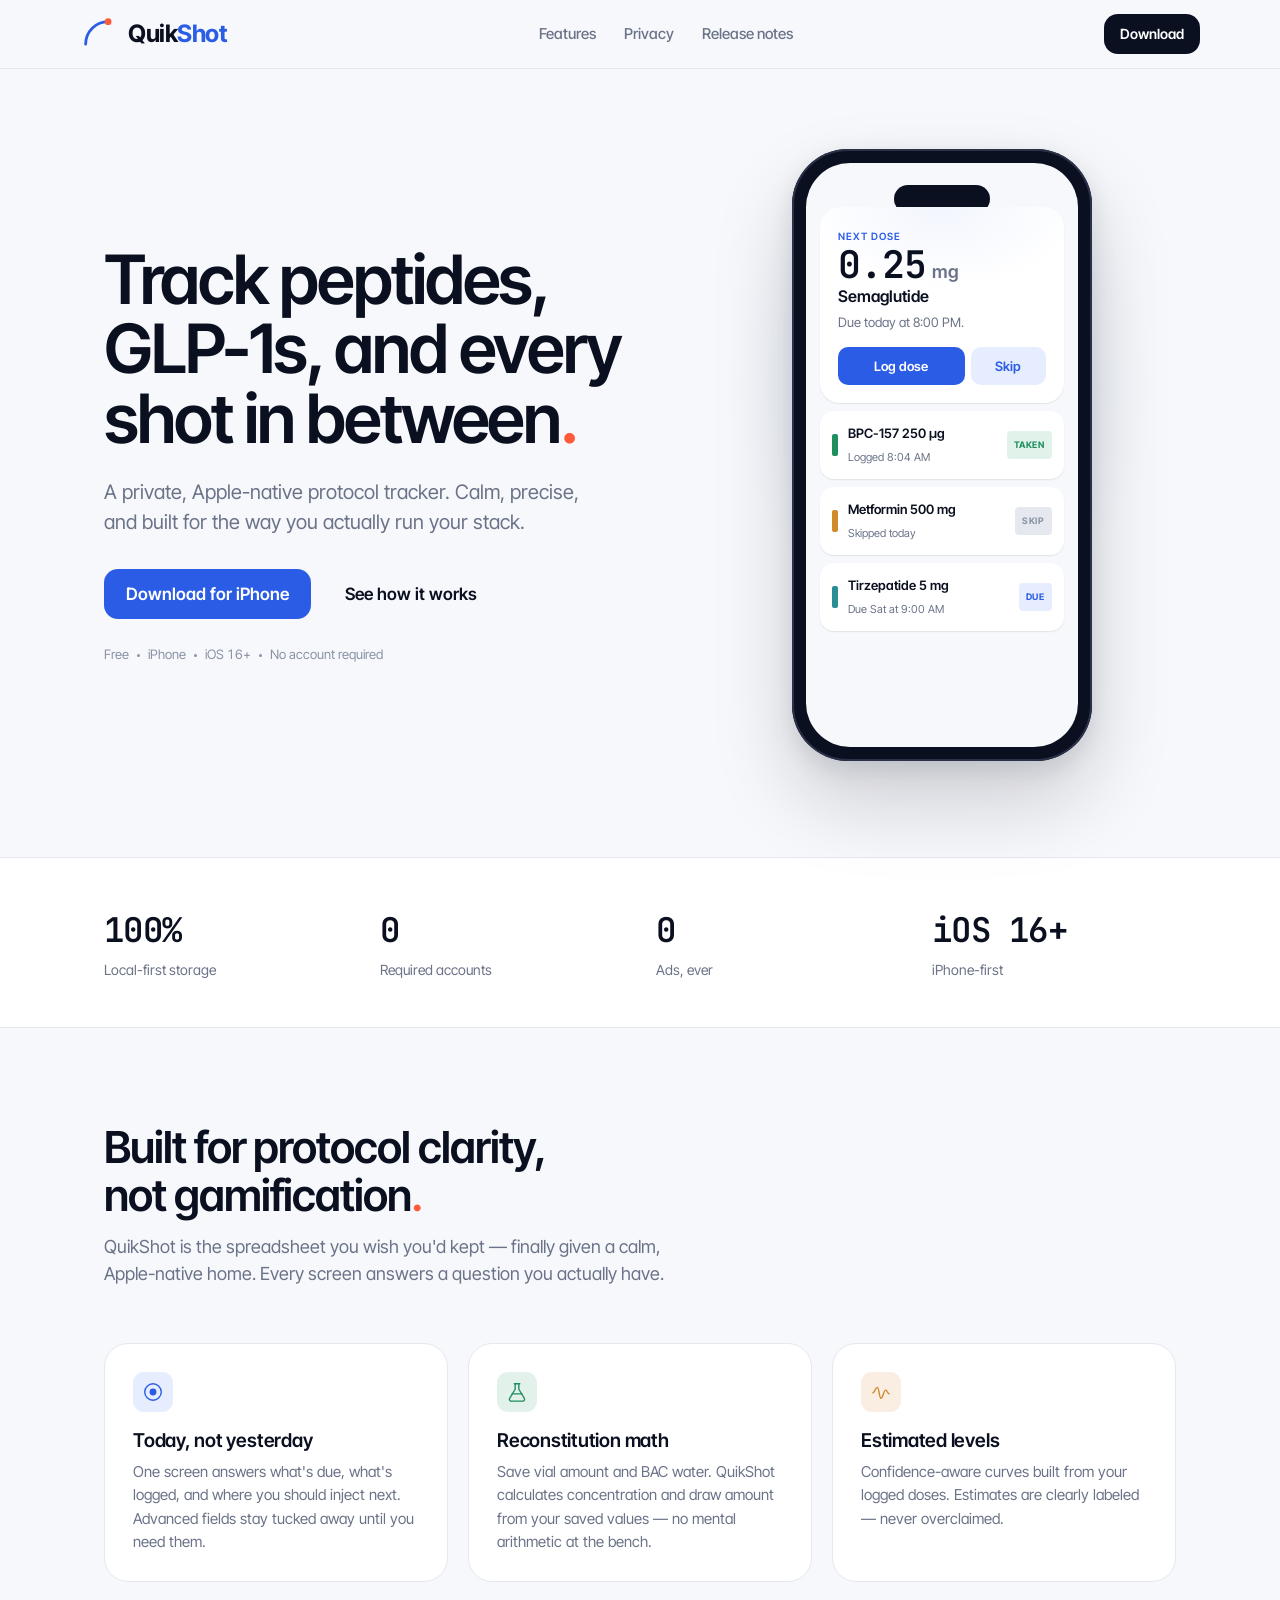
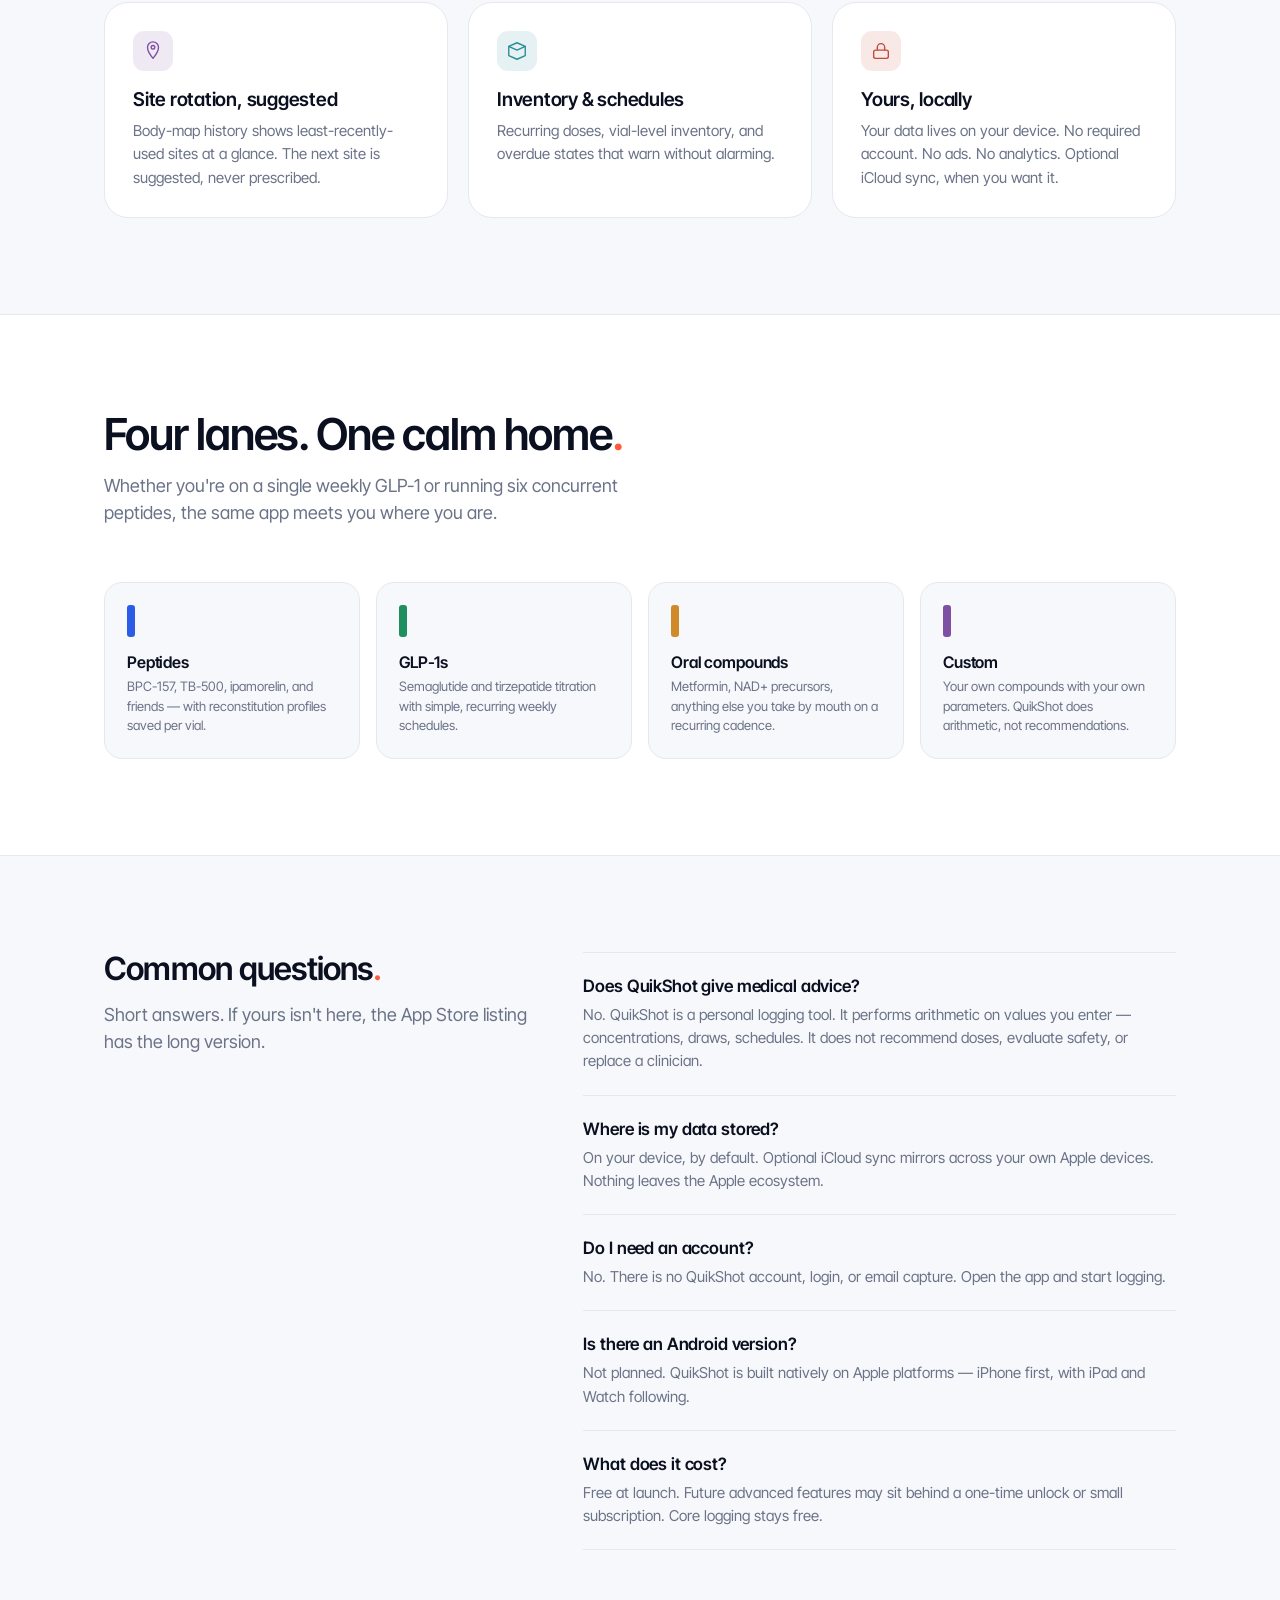
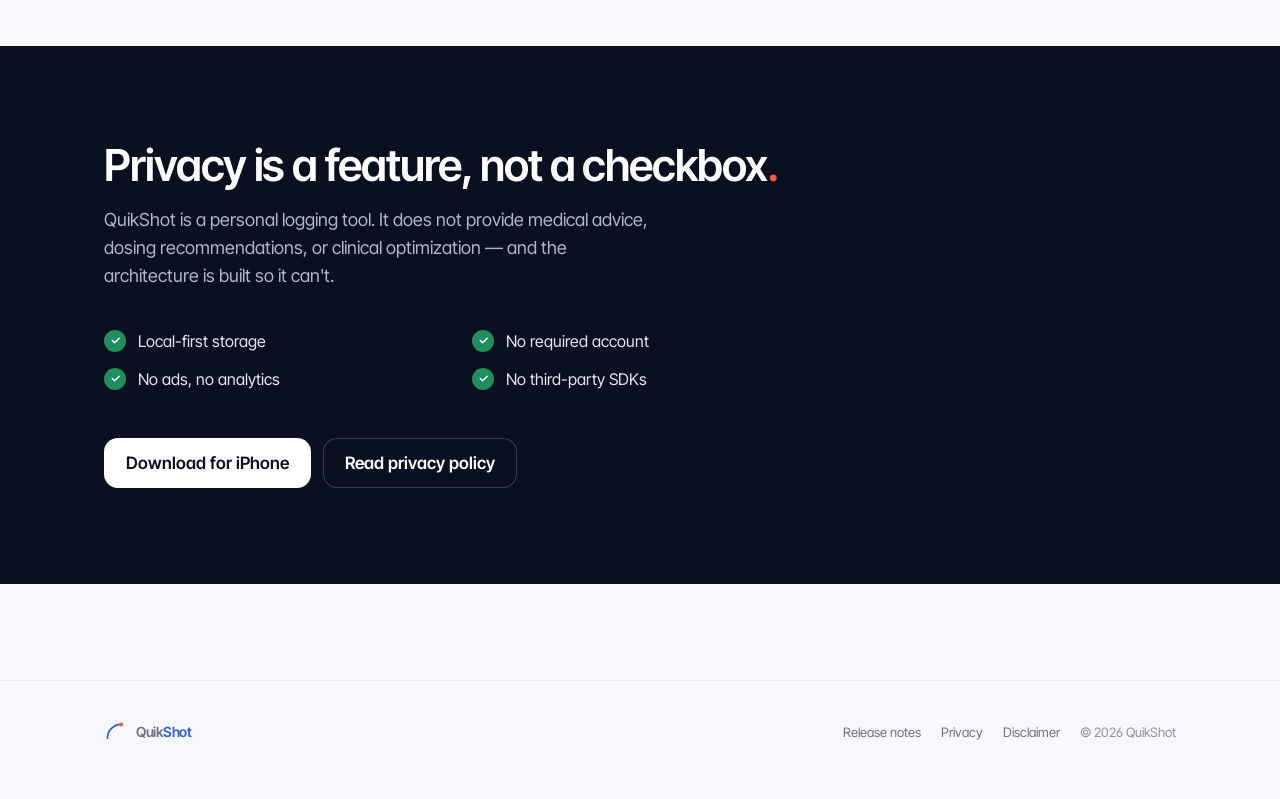
==== index.html @ a9bf7134 "Extend orange-dot motif to section title periods Each major section title now ends with the same ora" ====
<!doctype html>
<html lang="en">
<head>
<meta charset="utf-8">
<meta name="viewport" content="width=device-width, initial-scale=1">
<title>QuikShot — Track peptides, GLP-1s, and every shot in between.</title>
<meta name="description" content="QuikShot is a private, Apple-native protocol tracker for peptides, GLP-1s, and custom compounds. Calm, precise, and built for the way you actually run your stack.">
<link rel="icon" type="image/svg+xml" href="assets/app-icon.svg">
<link rel="stylesheet" href="styles/tokens.css">
<link rel="stylesheet" href="styles/site.css">
<style>
  /* ───────── Hero ───────── */
  .hero {
    padding: 80px 0 96px;
    display: grid;
    grid-template-columns: 1.15fr 1fr;
    gap: 64px;
    align-items: center;
  }
  .hero h1 {
    font-size: 68px;
    line-height: 1.02;
    letter-spacing: -0.03em;
    font-weight: 600;
    margin: 0 0 24px;
    text-wrap: balance;
  }
  .hero p.lede {
    font-size: 20px;
    line-height: 1.5;
    color: var(--steel);
    margin: 0 0 32px;
    max-width: 480px;
    text-wrap: pretty;
  }
  .hero .cta-row { display: flex; gap: 12px; align-items: center; flex-wrap: wrap; }
  .hero .meta {
    font-size: 13px; color: var(--silver);
    margin-top: 24px;
    font-feature-settings: 'tnum' 1;
  }
  .hero .meta .dot { display: inline-block; width: 3px; height: 3px; border-radius: 50%; background: var(--silver); margin: 0 8px; vertical-align: middle; }

  /* ───────── Device mockup ───────── */
  .device-stage {
    display: flex; justify-content: center;
    position: relative;
  }
  .device-stage::before {
    content: ''; position: absolute; inset: -40px -20px;
    background: radial-gradient(60% 50% at 50% 40%, rgba(43,92,230,0.10), transparent 70%);
    pointer-events: none; z-index: 0;
  }
  .device {
    position: relative; z-index: 1;
    width: 300px; height: 612px;
    background: var(--ink);
    border-radius: 56px;
    padding: 14px;
    box-shadow:
      0 40px 80px rgba(11,16,32,.18),
      0 8px 24px rgba(11,16,32,.10),
      inset 0 0 0 2px #2A3148;
  }
  .device .screen {
    width: 100%; height: 100%;
    background: var(--paper);
    border-radius: 44px;
    padding: 44px 14px 14px;
    overflow: hidden;
    position: relative;
  }
  .device .notch {
    position: absolute; top: 22px; left: 50%; transform: translateX(-50%);
    width: 96px; height: 28px; background: var(--ink); border-radius: 16px;
  }
  .today-card {
    background: var(--snow);
    border-radius: 20px;
    padding: 18px;
    box-shadow: var(--shadow-1);
    position: relative;
    overflow: hidden;
  }
  .today-card::before {
    content: ''; position: absolute; inset: 0;
    background: radial-gradient(80% 60% at 50% 0%, rgba(43,92,230,0.06), transparent 70%);
    pointer-events: none;
  }
  .today-card .eyebrow {
    font-size: 10px; font-weight: 600; letter-spacing: 0.10em;
    color: var(--mineral); text-transform: uppercase;
    position: relative;
  }
  .today-card .num-row {
    display: flex; align-items: baseline; gap: 6px;
    margin-top: 6px; position: relative;
  }
  .today-card .num-big {
    font-family: var(--font-mono);
    font-variant-numeric: tabular-nums;
    font-size: 38px; font-weight: 600;
    letter-spacing: -0.024em;
    color: var(--ink);
  }
  .today-card .unit { font-size: 18px; color: var(--steel); font-weight: 600; }
  .today-card .compound {
    font-size: 16px; font-weight: 600;
    margin-top: 2px; position: relative;
  }
  .today-card .due {
    font-size: 13px; color: var(--steel);
    margin-top: 4px; position: relative;
  }
  .today-card .actions {
    display: flex; gap: 6px; margin-top: 14px; position: relative;
  }
  .today-card .actions button {
    flex: 1; font-family: inherit; font-size: 13px; font-weight: 600;
    border: 0; border-radius: 10px; padding: 11px;
    cursor: pointer;
  }
  .today-card .actions .log {
    flex: 2; background: var(--mineral); color: var(--snow);
  }
  .today-card .actions .skip {
    background: var(--mineral-soft); color: var(--mineral);
  }

  .dose-row {
    background: var(--snow);
    border-radius: 14px;
    padding: 11px 12px;
    display: flex; align-items: center; gap: 10px;
    box-shadow: var(--shadow-1);
    margin-top: 8px;
  }
  .dose-row .lane { width: 6px; height: 22px; border-radius: 2px; flex: 0 0 auto; }
  .dose-row .body { flex: 1; min-width: 0; }
  .dose-row .title { font-size: 13px; font-weight: 600; color: var(--ink); }
  .dose-row .sub { font-size: 11px; color: var(--steel); margin-top: 2px; font-feature-settings: 'tnum' 1; }
  .dose-row .badge {
    font-size: 9px; font-weight: 700; letter-spacing: 0.06em;
    padding: 3px 7px; border-radius: 4px; text-transform: uppercase;
  }
  .badge-taken { color: var(--state-taken); background: var(--state-taken-soft); }
  .badge-skip { color: var(--silver); background: var(--mist); }
  .badge-due { color: var(--mineral); background: var(--mineral-soft); }

  /* ───────── Stats strip ───────── */
  .strip {
    background: var(--snow);
    border-top: 1px solid var(--mist);
    border-bottom: 1px solid var(--mist);
    padding: 48px 0;
  }
  .strip-grid {
    display: grid; grid-template-columns: repeat(4, 1fr); gap: 32px;
  }
  .strip-grid .stat {
    font-size: 14px; color: var(--steel); line-height: 1.4;
  }
  .strip-grid .num-big {
    font-family: var(--font-mono); font-variant-numeric: tabular-nums;
    font-size: 34px; font-weight: 600; color: var(--ink);
    margin-bottom: 6px; letter-spacing: -0.022em;
  }

  /* ───────── Features ───────── */
  .features { padding: 96px 0; }
  .section-title {
    font-size: 44px;
    line-height: 1.08;
    letter-spacing: -0.024em;
    font-weight: 600;
    margin: 0 0 14px;
    max-width: 720px;
    text-wrap: balance;
  }
  .section-lede {
    font-size: 18px; line-height: 1.5; color: var(--steel);
    max-width: 580px; margin: 0 0 56px; text-wrap: pretty;
  }
  .feature-grid {
    display: grid; grid-template-columns: repeat(3, 1fr); gap: 20px;
  }
  .f-card {
    background: var(--snow);
    border-radius: 24px;
    padding: 28px;
    border: 1px solid var(--mist);
    transition: box-shadow var(--dur-2) var(--ease), transform var(--dur-2) var(--ease);
  }
  .f-card:hover {
    box-shadow: var(--shadow-2);
    transform: translateY(-2px);
  }
  .f-card .ic {
    width: 40px; height: 40px;
    border-radius: 11px;
    background: var(--mineral-soft);
    color: var(--mineral);
    display: flex; align-items: center; justify-content: center;
    margin-bottom: 18px;
  }
  .f-card .ic--mineral { background: var(--mineral-soft);            color: var(--lane-mineral); }
  .f-card .ic--moss    { background: rgba(31, 143, 95, 0.12);         color: var(--lane-moss); }
  .f-card .ic--ochre   { background: rgba(208, 138, 42, 0.14);        color: var(--lane-ochre); }
  .f-card .ic--plum    { background: rgba(126, 79, 163, 0.12);        color: var(--lane-plum); }
  .f-card .ic--teal    { background: rgba(42, 142, 150, 0.12);        color: var(--lane-teal); }
  .f-card .ic--clay    { background: rgba(194, 74, 61, 0.12);         color: var(--lane-clay); }
  .f-card h3 {
    font-size: 19px; font-weight: 600; margin: 0 0 8px;
    letter-spacing: -0.012em;
  }
  .f-card p {
    font-size: 15px; color: var(--steel); margin: 0;
    line-height: 1.55; text-wrap: pretty;
  }

  /* ───────── Lanes section ───────── */
  .lanes {
    padding: 96px 0;
    background: var(--snow);
    border-top: 1px solid var(--mist);
    border-bottom: 1px solid var(--mist);
  }
  .lane-grid {
    display: grid; grid-template-columns: repeat(4, 1fr); gap: 16px;
  }
  .lane-card {
    background: var(--paper);
    border-radius: 18px;
    padding: 22px;
    border: 1px solid var(--mist);
  }
  .lane-card .swatch {
    width: 8px; height: 32px; border-radius: 3px;
    margin-bottom: 14px;
  }
  .lane-card h4 {
    font-size: 16px; font-weight: 600; margin: 0 0 4px;
    letter-spacing: -0.008em;
  }
  .lane-card p {
    font-size: 13px; color: var(--steel); margin: 0;
    line-height: 1.5;
  }

  /* ───────── Privacy section ───────── */
  .privacy-section {
    background: var(--ink);
    color: var(--snow);
    padding: 96px 0;
  }
  .privacy-section h2 {
    font-size: 44px; letter-spacing: -0.024em;
    font-weight: 600; margin: 0 0 16px;
    max-width: 720px; line-height: 1.08;
    text-wrap: balance;
  }
  .privacy-section p {
    font-size: 18px; color: #B0B6C6;
    max-width: 560px; line-height: 1.55;
    margin: 0; text-wrap: pretty;
  }
  .privacy-list {
    list-style: none; padding: 0;
    margin: 40px 0 0;
    display: grid; grid-template-columns: repeat(2,1fr);
    gap: 16px; max-width: 720px;
  }
  .privacy-list li {
    display: flex; gap: 12px; align-items: center;
    font-size: 16px; color: var(--mist);
  }
  .check {
    width: 22px; height: 22px; border-radius: 50%;
    background: var(--state-taken);
    display: inline-flex; align-items: center; justify-content: center;
    flex: 0 0 auto;
  }
  .privacy-section .footer-cta {
    margin-top: 48px;
    display: flex; gap: 12px; flex-wrap: wrap;
  }
  .privacy-section .footer-cta .btn-ink-on-dark {
    background: var(--snow); color: var(--ink);
  }
  .privacy-section .footer-cta .btn-ink-on-dark:hover { background: #E5E8EF; }
  .privacy-section .footer-cta .btn-ghost-on-dark {
    background: transparent; color: var(--snow);
    box-shadow: inset 0 0 0 1px rgba(255,255,255,0.18);
  }
  .privacy-section .footer-cta .btn-ghost-on-dark:hover { background: rgba(255,255,255,0.06); }

  /* ───────── FAQ ───────── */
  .faq { padding: 96px 0; }
  .faq-grid {
    display: grid; grid-template-columns: 1fr 1.4fr; gap: 56px;
    align-items: start;
  }
  .faq-item {
    border-top: 1px solid var(--mist);
    padding: 22px 0;
  }
  .faq-item:last-child { border-bottom: 1px solid var(--mist); }
  .faq-item h4 {
    font-size: 17px; font-weight: 600; margin: 0 0 6px;
    letter-spacing: -0.008em;
  }
  .faq-item p {
    font-size: 15px; color: var(--steel); margin: 0;
    line-height: 1.55; text-wrap: pretty;
  }

  /* ───────── Responsive ───────── */
  @media (max-width: 920px) {
    .hero { grid-template-columns: 1fr; gap: 48px; padding: 56px 0 64px; }
    .hero h1 { font-size: 44px; }
    .hero .device-stage { order: -1; }
    .strip-grid { grid-template-columns: repeat(2, 1fr); gap: 24px; }
    .feature-grid { grid-template-columns: 1fr; }
    .lane-grid { grid-template-columns: repeat(2, 1fr); }
    .section-title { font-size: 32px; }
    .privacy-section h2 { font-size: 32px; }
    .privacy-list { grid-template-columns: 1fr; }
    .faq-grid { grid-template-columns: 1fr; gap: 32px; }
  }
</style>
</head>
<body>

<!-- ───────── Nav ───────── -->
<header class="site-nav">
  <div class="container site-nav-inner">
    <a href="index.html" class="site-brand">
      <img src="assets/logo.svg" width="28" height="28" alt="">
      <span>Quik<span class="brand-accent">Shot</span></span>
    </a>
    <nav class="site-links">
      <a href="#features">Features</a>
      <a href="#privacy">Privacy</a>
      <a href="release-notes.html">Release notes</a>
    </nav>
    <a href="#download" class="nav-cta">Download</a>
  </div>
</header>

<!-- ───────── Hero ───────── -->
<div class="container">
  <section class="hero">
    <div>
      <h1>Track peptides, GLP-1s, and every shot in between<span class="accent-dot">.</span></h1>
      <p class="lede">A private, Apple-native protocol tracker. Calm, precise, and built for the way you actually run your stack.</p>
      <div class="cta-row">
        <a href="#download" class="btn btn-primary btn-lg">Download for iPhone</a>
        <a href="#features" class="btn btn-ghost btn-lg">See how it works</a>
      </div>
      <div class="meta">
        Free<span class="dot"></span>iPhone<span class="dot"></span>iOS 16+<span class="dot"></span>No account required
      </div>
    </div>

    <div class="device-stage">
      <div class="device">
        <div class="screen">
          <div class="notch"></div>

          <div class="today-card">
            <div class="eyebrow">Next dose</div>
            <div class="num-row">
              <span class="num-big">0.25</span>
              <span class="unit">mg</span>
            </div>
            <div class="compound">Semaglutide</div>
            <div class="due">Due today at 8:00 PM.</div>
            <div class="actions">
              <button class="log">Log dose</button>
              <button class="skip">Skip</button>
            </div>
          </div>

          <div class="dose-row">
            <span class="lane" style="background: var(--lane-moss)"></span>
            <div class="body">
              <div class="title">BPC-157 250 µg</div>
              <div class="sub">Logged 8:04 AM</div>
            </div>
            <span class="badge badge-taken">Taken</span>
          </div>

          <div class="dose-row">
            <span class="lane" style="background: var(--lane-ochre)"></span>
            <div class="body">
              <div class="title">Metformin 500 mg</div>
              <div class="sub">Skipped today</div>
            </div>
            <span class="badge badge-skip">Skip</span>
          </div>

          <div class="dose-row">
            <span class="lane" style="background: var(--lane-teal)"></span>
            <div class="body">
              <div class="title">Tirzepatide 5 mg</div>
              <div class="sub">Due Sat at 9:00 AM</div>
            </div>
            <span class="badge badge-due">Due</span>
          </div>
        </div>
      </div>
    </div>
  </section>
</div>

<!-- ───────── Stats strip ───────── -->
<section class="strip">
  <div class="container strip-grid">
    <div class="stat"><div class="num-big">100%</div>Local-first storage</div>
    <div class="stat"><div class="num-big">0</div>Required accounts</div>
    <div class="stat"><div class="num-big">0</div>Ads, ever</div>
    <div class="stat"><div class="num-big">iOS 16+</div>iPhone-first</div>
  </div>
</section>

<!-- ───────── Features ───────── -->
<section class="features" id="features">
  <div class="container">
    <h2 class="section-title">Built for protocol clarity, not gamification<span class="accent-dot">.</span></h2>
    <p class="section-lede">QuikShot is the spreadsheet you wish you'd kept — finally given a calm, Apple-native home. Every screen answers a question you actually have.</p>

    <div class="feature-grid">
      <div class="f-card">
        <div class="ic ic--mineral"><svg width="22" height="22" viewBox="0 0 24 24" fill="none" stroke="currentColor" stroke-width="1.5" stroke-linecap="round" stroke-linejoin="round"><circle cx="12" cy="12" r="9"/><circle cx="12" cy="12" r="3" fill="currentColor"/></svg></div>
        <h3>Today, not yesterday</h3>
        <p>One screen answers what's due, what's logged, and where you should inject next. Advanced fields stay tucked away until you need them.</p>
      </div>
      <div class="f-card">
        <div class="ic ic--moss"><svg width="22" height="22" viewBox="0 0 24 24" fill="none" stroke="currentColor" stroke-width="1.5" stroke-linecap="round" stroke-linejoin="round"><path d="M9 3h6"/><path d="M10 3v6L4 19a2 2 0 0 0 2 3h12a2 2 0 0 0 2-3l-6-10V3"/><path d="M6.5 14h11"/></svg></div>
        <h3>Reconstitution math</h3>
        <p>Save vial amount and BAC water. QuikShot calculates concentration and draw amount from your saved values — no mental arithmetic at the bench.</p>
      </div>
      <div class="f-card">
        <div class="ic ic--ochre"><svg width="22" height="22" viewBox="0 0 24 24" fill="none" stroke="currentColor" stroke-width="1.5" stroke-linecap="round" stroke-linejoin="round"><path d="M3 13c2 0 3-6 5-6s2 12 4 12 3-9 5-9 2 4 4 4"/></svg></div>
        <h3>Estimated levels</h3>
        <p>Confidence-aware curves built from your logged doses. Estimates are clearly labeled — never overclaimed.</p>
      </div>
      <div class="f-card">
        <div class="ic ic--plum"><svg width="22" height="22" viewBox="0 0 24 24" fill="none" stroke="currentColor" stroke-width="1.5" stroke-linecap="round" stroke-linejoin="round"><path d="M12 2a6 6 0 0 1 6 6c0 5-6 12-6 12S6 13 6 8a6 6 0 0 1 6-6z"/><circle cx="12" cy="8" r="2"/></svg></div>
        <h3>Site rotation, suggested</h3>
        <p>Body-map history shows least-recently-used sites at a glance. The next site is suggested, never prescribed.</p>
      </div>
      <div class="f-card">
        <div class="ic ic--teal"><svg width="22" height="22" viewBox="0 0 24 24" fill="none" stroke="currentColor" stroke-width="1.5" stroke-linecap="round" stroke-linejoin="round"><path d="M3 7l9-4 9 4-9 4-9-4z"/><path d="M3 7v10l9 4 9-4V7"/></svg></div>
        <h3>Inventory & schedules</h3>
        <p>Recurring doses, vial-level inventory, and overdue states that warn without alarming.</p>
      </div>
      <div class="f-card">
        <div class="ic ic--clay"><svg width="22" height="22" viewBox="0 0 24 24" fill="none" stroke="currentColor" stroke-width="1.5" stroke-linecap="round" stroke-linejoin="round"><rect x="4" y="11" width="16" height="9" rx="2"/><path d="M8 11V8a4 4 0 0 1 8 0v3"/></svg></div>
        <h3>Yours, locally</h3>
        <p>Your data lives on your device. No required account. No ads. No analytics. Optional iCloud sync, when you want it.</p>
      </div>
    </div>
  </div>
</section>

<!-- ───────── Lanes ───────── -->
<section class="lanes">
  <div class="container">
    <h2 class="section-title">Four lanes. One calm home<span class="accent-dot">.</span></h2>
    <p class="section-lede">Whether you're on a single weekly GLP-1 or running six concurrent peptides, the same app meets you where you are.</p>

    <div class="lane-grid">
      <div class="lane-card">
        <div class="swatch" style="background: var(--lane-mineral)"></div>
        <h4>Peptides</h4>
        <p>BPC-157, TB-500, ipamorelin, and friends — with reconstitution profiles saved per vial.</p>
      </div>
      <div class="lane-card">
        <div class="swatch" style="background: var(--lane-moss)"></div>
        <h4>GLP-1s</h4>
        <p>Semaglutide and tirzepatide titration with simple, recurring weekly schedules.</p>
      </div>
      <div class="lane-card">
        <div class="swatch" style="background: var(--lane-ochre)"></div>
        <h4>Oral compounds</h4>
        <p>Metformin, NAD+ precursors, anything else you take by mouth on a recurring cadence.</p>
      </div>
      <div class="lane-card">
        <div class="swatch" style="background: var(--lane-plum)"></div>
        <h4>Custom</h4>
        <p>Your own compounds with your own parameters. QuikShot does arithmetic, not recommendations.</p>
      </div>
    </div>
  </div>
</section>

<!-- ───────── FAQ ───────── -->
<section class="faq">
  <div class="container">
    <div class="faq-grid">
      <div>
        <h2 class="section-title" style="font-size: 32px; margin: 0;">Common questions<span class="accent-dot">.</span></h2>
        <p class="section-lede" style="margin-top: 14px;">Short answers. If yours isn't here, the App Store listing has the long version.</p>
      </div>
      <div>
        <div class="faq-item">
          <h4>Does QuikShot give medical advice?</h4>
          <p>No. QuikShot is a personal logging tool. It performs arithmetic on values you enter — concentrations, draws, schedules. It does not recommend doses, evaluate safety, or replace a clinician.</p>
        </div>
        <div class="faq-item">
          <h4>Where is my data stored?</h4>
          <p>On your device, by default. Optional iCloud sync mirrors across your own Apple devices. Nothing leaves the Apple ecosystem.</p>
        </div>
        <div class="faq-item">
          <h4>Do I need an account?</h4>
          <p>No. There is no QuikShot account, login, or email capture. Open the app and start logging.</p>
        </div>
        <div class="faq-item">
          <h4>Is there an Android version?</h4>
          <p>Not planned. QuikShot is built natively on Apple platforms — iPhone first, with iPad and Watch following.</p>
        </div>
        <div class="faq-item">
          <h4>What does it cost?</h4>
          <p>Free at launch. Future advanced features may sit behind a one-time unlock or small subscription. Core logging stays free.</p>
        </div>
      </div>
    </div>
  </div>
</section>

<!-- ───────── Privacy + download ───────── -->
<section class="privacy-section" id="privacy">
  <div class="container">
    <h2>Privacy is a feature, not a checkbox<span class="accent-dot">.</span></h2>
    <p>QuikShot is a personal logging tool. It does not provide medical advice, dosing recommendations, or clinical optimization — and the architecture is built so it can't.</p>

    <ul class="privacy-list">
      <li><span class="check"><svg width="11" height="11" viewBox="0 0 24 24" fill="none" stroke="white" stroke-width="3" stroke-linecap="round" stroke-linejoin="round"><path d="M5 12l5 5L20 7"/></svg></span>Local-first storage</li>
      <li><span class="check"><svg width="11" height="11" viewBox="0 0 24 24" fill="none" stroke="white" stroke-width="3" stroke-linecap="round" stroke-linejoin="round"><path d="M5 12l5 5L20 7"/></svg></span>No required account</li>
      <li><span class="check"><svg width="11" height="11" viewBox="0 0 24 24" fill="none" stroke="white" stroke-width="3" stroke-linecap="round" stroke-linejoin="round"><path d="M5 12l5 5L20 7"/></svg></span>No ads, no analytics</li>
      <li><span class="check"><svg width="11" height="11" viewBox="0 0 24 24" fill="none" stroke="white" stroke-width="3" stroke-linecap="round" stroke-linejoin="round"><path d="M5 12l5 5L20 7"/></svg></span>No third-party SDKs</li>
    </ul>

    <div class="footer-cta" id="download">
      <a href="#" class="btn btn-lg btn-ink-on-dark">Download for iPhone</a>
      <a href="privacy.html" class="btn btn-lg btn-ghost-on-dark">Read privacy policy</a>
    </div>
  </div>
</section>

<!-- ───────── Footer ───────── -->
<footer class="site-foot">
  <div class="container site-foot-inner">
    <div class="site-brand" style="font-size: 14px; color: var(--steel)">
      <img src="assets/logo.svg" width="20" height="20" alt="">
      <span>Quik<span class="brand-accent">Shot</span></span>
    </div>
    <div class="foot-links">
      <a href="release-notes.html">Release notes</a>
      <a href="privacy.html">Privacy</a>
      <a href="privacy.html#disclaimer">Disclaimer</a>
      <span>© 2026 QuikShot</span>
    </div>
  </div>
</footer>

</body>
</html>
---- styles/tokens.css ----
/* ============================================================
   QuikShot Design System — colors_and_type.css
   Single source of truth for color + type tokens.
   ============================================================ */

/* Inter Tight stands in for SF Pro Text. JetBrains Mono stands in for SF Mono. */
@import url('https://fonts.googleapis.com/css2?family=Inter+Tight:wght@400;500;600;700&family=JetBrains+Mono:wght@400;500;600&display=swap');

:root {
  /* ───────── Color: Core palette ───────── */
  --ink:           #0B1020;   /* primary text, dark surface base */
  --graphite:     #1C2238;    /* dark mode card surface */
  --slate:        #3A4360;    /* dark mode secondary surface */

  --mineral:      #2B5CE6;    /* primary action, links, dose accent */
  --mineral-600:  #2049C2;    /* mineral pressed / on-press */
  --mineral-soft: #E6EDFE;    /* selected fills, mineral tint surfaces */
  --mineral-50:   #F2F5FF;    /* faintest mineral wash */

  --silver:       #8A92A6;    /* secondary text */
  --steel:        #6B7388;    /* tertiary text */
  --mist:         #E5E8EF;    /* hairlines, dividers, inactive bg */
  --fog:          #EFF1F6;    /* row hover, faintest surface */
  --paper:        #F7F8FB;    /* page background (light) */
  --snow:         #FFFFFF;    /* card surface (light) */

  /* ───────── Color: Semantic state ───────── */
  --state-due:      #2B5CE6;  /* mineral — neutral, expectant */
  --state-taken:    #1F8F5F;  /* muted moss — calm completion */
  --state-taken-soft: #E1F2EA;
  --state-skipped:  #8A92A6;  /* silver — soft, no judgment */
  --state-missed:   #C24A3D;  /* desaturated clay — readable, never bright */
  --state-missed-soft: #FBE9E6;
  --state-overdue:  #D08A2A;  /* warm ochre — warning, not alarm */
  --state-overdue-soft: #FBEFD8;

  /* ───────── Color: QuikShot Energy accent ───────── */
  /* Bounded to ≤8% of any surface. Use for app icon, hero confirmations only. */
  --energy:       #FF5B3A;
  --energy-600:   #E04A2D;
  --energy-soft:  #FFE6E0;

  /* ───────── Color: Compound lane palette ───────── */
  /* Six muted swatches for protocol differentiation. Never high-saturation. */
  --lane-mineral: #2B5CE6;
  --lane-moss:    #1F8F5F;
  --lane-ochre:   #D08A2A;
  --lane-plum:    #7E4FA3;
  --lane-teal:    #2A8E96;
  --lane-clay:    #C24A3D;

  /* ───────── Color: Semantic roles (light) ───────── */
  --bg:           var(--paper);
  --bg-elevated:  var(--snow);
  --bg-tinted:    var(--mineral-soft);
  --fg:           var(--ink);
  --fg-secondary: var(--steel);
  --fg-tertiary:  var(--silver);
  --fg-on-mineral: var(--snow);
  --separator:    var(--mist);
  --hairline:     rgba(11, 16, 32, 0.08);

  /* ───────── Type: Families ───────── */
  --font-text: 'Inter Tight', -apple-system, BlinkMacSystemFont, 'SF Pro Text', system-ui, sans-serif;
  --font-mono: 'JetBrains Mono', 'SF Mono', ui-monospace, Menlo, monospace;

  /* ───────── Type: Scale ──────────
     iOS-aligned text styles. Sizes in px (root = 16). */
  --display-size:   40px;  --display-lh:   44px;  --display-w:   600;
  --title-1-size:   28px;  --title-1-lh:   34px;  --title-1-w:   600;
  --title-2-size:   22px;  --title-2-lh:   28px;  --title-2-w:   600;
  --title-3-size:   20px;  --title-3-lh:   25px;  --title-3-w:   600;
  --headline-size:  17px;  --headline-lh:  22px;  --headline-w:  600;
  --body-size:      17px;  --body-lh:      22px;  --body-w:      400;
  --callout-size:   16px;  --callout-lh:   21px;  --callout-w:   400;
  --subhead-size:   15px;  --subhead-lh:   20px;  --subhead-w:   500;
  --footnote-size:  13px;  --footnote-lh:  18px;  --footnote-w:  400;
  --caption-size:   12px;  --caption-lh:   16px;  --caption-w:   500;
  --caption-2-size: 11px;  --caption-2-lh: 13px;  --caption-2-w: 500;

  /* ───────── Spacing (4-pt grid) ───────── */
  --s-0: 0;
  --s-1: 4px;
  --s-2: 8px;
  --s-3: 12px;
  --s-4: 16px;
  --s-5: 20px;
  --s-6: 24px;
  --s-7: 32px;
  --s-8: 40px;
  --s-9: 48px;
  --s-10: 64px;
  --s-11: 80px;
  --s-12: 96px;

  /* ───────── Radii ───────── */
  --r-sm:   8px;  /* chips, badges */
  --r-md:  14px;  /* buttons, inputs */
  --r-lg:  20px;  /* cards, sheets — the QuikShot card */
  --r-xl:  28px;  /* hero surfaces */
  --r-pill: 999px;

  /* ───────── Elevation ───────── */
  --shadow-1: 0 1px 2px rgba(11,16,32,.05), 0 1px 1px rgba(11,16,32,.04);
  --shadow-2: 0 4px 16px rgba(11,16,32,.06), 0 1px 2px rgba(11,16,32,.04);
  --shadow-3: 0 18px 48px rgba(11,16,32,.18), 0 4px 12px rgba(11,16,32,.08);
  --shadow-focus: 0 0 0 4px rgba(43, 92, 230, 0.24);
  --shadow-inset-input: inset 0 0 0 1px var(--mist);

  /* ───────── Motion ───────── */
  --ease: cubic-bezier(0.4, 0.0, 0.2, 1);
  --ease-out: cubic-bezier(0.0, 0.0, 0.2, 1);
  --ease-in:  cubic-bezier(0.4, 0.0, 1.0, 1);
  --dur-1: 120ms;
  --dur-2: 240ms;
  --dur-3: 360ms;
  --dur-4: 600ms;

  /* ───────── Materials ───────── */
  --blur-bar: saturate(180%) blur(20px);
  --bar-bg-light: rgba(247, 248, 251, 0.78);
  --bar-bg-dark:  rgba(11, 16, 32, 0.72);
  --scrim:       rgba(11, 16, 32, 0.32);
}

/* ───────── Dark mode ───────── */
@media (prefers-color-scheme: dark) {
  :root {
    --bg:           var(--ink);
    --bg-elevated:  var(--graphite);
    --bg-tinted:    rgba(43, 92, 230, 0.16);
    --fg:           #F0F2F8;
    --fg-secondary: #B0B6C6;
    --fg-tertiary:  #6B7388;
    --separator:    rgba(255, 255, 255, 0.08);
    --hairline:     rgba(255, 255, 255, 0.08);
    --shadow-1: 0 1px 2px rgba(0,0,0,.4), 0 0 0 1px rgba(255,255,255,.04);
    --shadow-2: 0 8px 24px rgba(0,0,0,.5), 0 0 0 1px rgba(255,255,255,.04);
    --shadow-3: 0 24px 64px rgba(0,0,0,.6), 0 0 0 1px rgba(255,255,255,.06);
    --mineral-soft: rgba(43, 92, 230, 0.18);
    --state-taken-soft:  rgba(31, 143, 95, 0.18);
    --state-overdue-soft:rgba(208, 138, 42, 0.18);
    --state-missed-soft: rgba(194, 74, 61, 0.18);
  }
}

/* Force-light / force-dark helpers */
[data-theme="light"] {
  --bg: var(--paper); --bg-elevated: var(--snow); --bg-tinted: var(--mineral-soft);
  --fg: var(--ink); --fg-secondary: var(--steel); --fg-tertiary: var(--silver);
  --separator: var(--mist); --hairline: rgba(11,16,32,.08);
}
[data-theme="dark"] {
  --bg: var(--ink); --bg-elevated: var(--graphite); --bg-tinted: rgba(43,92,230,.16);
  --fg: #F0F2F8; --fg-secondary: #B0B6C6; --fg-tertiary: #6B7388;
  --separator: rgba(255,255,255,.08); --hairline: rgba(255,255,255,.08);
  --shadow-1: 0 1px 2px rgba(0,0,0,.4), 0 0 0 1px rgba(255,255,255,.04);
  --shadow-2: 0 8px 24px rgba(0,0,0,.5), 0 0 0 1px rgba(255,255,255,.04);
  --shadow-3: 0 24px 64px rgba(0,0,0,.6), 0 0 0 1px rgba(255,255,255,.06);
}

/* ============================================================
   Base
   ============================================================ */

html { -webkit-text-size-adjust: 100%; }
body {
  font-family: var(--font-text);
  font-size: var(--body-size);
  line-height: var(--body-lh);
  font-weight: var(--body-w);
  color: var(--fg);
  background: var(--bg);
  -webkit-font-smoothing: antialiased;
  -moz-osx-font-smoothing: grayscale;
  font-feature-settings: 'cv11', 'ss01';
  text-rendering: optimizeLegibility;
}

/* ============================================================
   Semantic type classes (use as utility OR clone styles)
   ============================================================ */

.qs-display  { font-size: var(--display-size);  line-height: var(--display-lh);  font-weight: var(--display-w); letter-spacing: -0.022em; }
.qs-title-1  { font-size: var(--title-1-size);  line-height: var(--title-1-lh);  font-weight: var(--title-1-w); letter-spacing: -0.018em; }
.qs-title-2  { font-size: var(--title-2-size);  line-height: var(--title-2-lh);  font-weight: var(--title-2-w); letter-spacing: -0.014em; }
.qs-title-3  { font-size: var(--title-3-size);  line-height: var(--title-3-lh);  font-weight: var(--title-3-w); letter-spacing: -0.01em; }
.qs-headline { font-size: var(--headline-size); line-height: var(--headline-lh); font-weight: var(--headline-w); letter-spacing: -0.005em;}
.qs-body     { font-size: var(--body-size);     line-height: var(--body-lh);     font-weight: var(--body-w); }
.qs-callout  { font-size: var(--callout-size);  line-height: var(--callout-lh);  font-weight: var(--callout-w); }
.qs-subhead  { font-size: var(--subhead-size);  line-height: var(--subhead-lh);  font-weight: var(--subhead-w); }
.qs-footnote { font-size: var(--footnote-size); line-height: var(--footnote-lh); font-weight: var(--footnote-w); color: var(--fg-secondary); }
.qs-caption  { font-size: var(--caption-size);  line-height: var(--caption-lh);  font-weight: var(--caption-w); color: var(--fg-secondary); }
.qs-caption-2{ font-size: var(--caption-2-size);line-height: var(--caption-2-lh);font-weight: var(--caption-2-w); color: var(--fg-tertiary); text-transform: uppercase; letter-spacing: 0.04em; }

/* Tabular numerics — for dose, time, draw amount columns. */
.qs-num {
  font-family: var(--font-mono);
  font-feature-settings: 'tnum' 1, 'lnum' 1, 'zero' 1;
  font-variant-numeric: tabular-nums lining-nums;
}
.qs-num-text {
  /* Keep text font but force tabular numerics — for numbers inline with prose */
  font-feature-settings: 'tnum' 1, 'lnum' 1;
  font-variant-numeric: tabular-nums lining-nums;
}

/* ============================================================
   Element defaults — opt-in via .qs-prose wrapper
   ============================================================ */

.qs-prose h1 { font-size: var(--title-1-size);  line-height: var(--title-1-lh);  font-weight: 600; letter-spacing: -0.018em; margin: 0 0 var(--s-3); }
.qs-prose h2 { font-size: var(--title-2-size);  line-height: var(--title-2-lh);  font-weight: 600; letter-spacing: -0.014em; margin: var(--s-7) 0 var(--s-3); }
.qs-prose h3 { font-size: var(--title-3-size);  line-height: var(--title-3-lh);  font-weight: 600; margin: var(--s-6) 0 var(--s-2); }
.qs-prose p  { font-size: var(--body-size);     line-height: var(--body-lh);     margin: 0 0 var(--s-3); text-wrap: pretty; }
.qs-prose code {
  font-family: var(--font-mono);
  font-size: 0.92em;
  background: var(--fog);
  padding: 1px 6px;
  border-radius: 4px;
}

/* ============================================================
   Buttons
   ============================================================ */

.qs-btn {
  font-family: var(--font-text);
  font-size: var(--headline-size);
  font-weight: 600;
  line-height: 1;
  letter-spacing: -0.005em;
  border: 0;
  border-radius: var(--r-md);
  padding: 14px 18px;
  cursor: pointer;
  transition: background var(--dur-1) var(--ease), transform var(--dur-1) var(--ease), box-shadow var(--dur-1) var(--ease);
  display: inline-flex;
  align-items: center;
  justify-content: center;
  gap: var(--s-2);
  min-height: 48px;
}
.qs-btn:active { transform: scale(0.98); }
.qs-btn:focus-visible { outline: 0; box-shadow: var(--shadow-focus); }

.qs-btn--primary   { background: var(--mineral); color: var(--snow); }
.qs-btn--primary:hover  { background: var(--mineral-600); }
.qs-btn--secondary { background: var(--mineral-soft); color: var(--mineral); }
.qs-btn--ghost     { background: transparent; color: var(--mineral); }
.qs-btn--neutral   { background: var(--snow); color: var(--ink); box-shadow: var(--shadow-1); }
.qs-btn--energy    { background: var(--energy); color: var(--snow); }
.qs-btn--destructive { background: var(--state-missed); color: var(--snow); }

.qs-btn[disabled] { opacity: 0.38; pointer-events: none; }

/* ============================================================
   Surfaces — the QuikShot Card
   ============================================================ */

.qs-card {
  background: var(--bg-elevated);
  border-radius: var(--r-lg);
  padding: var(--s-4);
  box-shadow: var(--shadow-1);
}
.qs-card--raised { box-shadow: var(--shadow-2); }
.qs-card--tinted { background: var(--bg-tinted); box-shadow: none; border: 1px solid var(--mist); }

/* ============================================================
   Lane chip — 6px square color prefix used in dose rows
   ============================================================ */
.qs-lane {
  display: inline-block;
  width: 6px; height: 16px;
  border-radius: 2px;
  flex: 0 0 auto;
}
.qs-lane--mineral { background: var(--lane-mineral); }
.qs-lane--moss    { background: var(--lane-moss); }
.qs-lane--ochre   { background: var(--lane-ochre); }
.qs-lane--plum    { background: var(--lane-plum); }
.qs-lane--teal    { background: var(--lane-teal); }
.qs-lane--clay    { background: var(--lane-clay); }
---- styles/site.css ----
/* ============================================================
   QuikShot marketing site — shared layout
   Built on tokens.css. Quiet Precision direction.
   ============================================================ */

* { box-sizing: border-box; }

html, body {
  margin: 0; padding: 0;
  background: var(--paper);
  color: var(--ink);
  font-family: var(--font-text);
  -webkit-font-smoothing: antialiased;
  -moz-osx-font-smoothing: grayscale;
}

a { color: var(--mineral); text-decoration: none; }
a:hover { text-decoration: underline; text-underline-offset: 3px; }

/* ───────── Layout primitives ───────── */
.container { max-width: 1120px; margin: 0 auto; padding: 0 24px; }
.container-narrow { max-width: 760px; margin: 0 auto; padding: 0 24px; }

/* ───────── Top nav ───────── */
.site-nav {
  position: sticky; top: 0; z-index: 20;
  background: rgba(247,248,251,0.78);
  backdrop-filter: var(--blur-bar);
  -webkit-backdrop-filter: var(--blur-bar);
  border-bottom: 1px solid var(--hairline);
}
.site-nav-inner {
  display: flex; align-items: center; justify-content: space-between;
  padding: 14px 0;
}
.site-brand {
  display: flex; align-items: center; gap: 12px;
  font-size: 24px; font-weight: 700; letter-spacing: -0.018em;
  color: var(--ink);
}
.site-brand img { display: block; width: 36px; height: 36px; }
.site-brand:hover { text-decoration: none; }
.site-brand .brand-accent { color: var(--mineral); }

/* Footer brand reads small — explicit override */
.site-foot .site-brand { font-size: 14px; font-weight: 600; gap: 10px; }
.site-foot .site-brand img { width: 22px; height: 22px; }

.site-links {
  display: flex; gap: 28px;
  font-size: 15px; color: var(--steel);
}
.site-links a {
  color: var(--steel); font-weight: 500;
}
.site-links a:hover { color: var(--ink); text-decoration: none; }
.site-links a.is-current { color: var(--ink); }

.nav-cta {
  font-family: inherit; font-size: 14px; font-weight: 600;
  padding: 9px 16px; border-radius: var(--r-md);
  border: 0; cursor: pointer;
  background: var(--ink); color: var(--snow);
  transition: background var(--dur-1) var(--ease);
}
.nav-cta:hover { background: var(--graphite); }

/* ───────── Buttons ───────── */
.btn {
  font-family: inherit; font-weight: 600;
  border: 0; cursor: pointer;
  border-radius: var(--r-md);
  transition: background var(--dur-1) var(--ease), transform var(--dur-1) var(--ease);
  display: inline-flex; align-items: center; justify-content: center; gap: 8px;
  text-decoration: none;
}
.btn:hover { text-decoration: none; }
.btn:active { transform: scale(0.98); }
.btn-lg { font-size: 17px; padding: 14px 22px; }
.btn-md { font-size: 15px; padding: 11px 18px; }
.btn-primary { background: var(--mineral); color: var(--snow); }
.btn-primary:hover { background: var(--mineral-600); }
.btn-ink { background: var(--ink); color: var(--snow); }
.btn-ink:hover { background: var(--graphite); }
.btn-ghost { background: transparent; color: var(--ink); }
.btn-ghost:hover { background: var(--fog); }

/* ───────── Footer ───────── */
.site-foot {
  border-top: 1px solid var(--mist);
  padding: 40px 0 56px;
  margin-top: 96px;
  color: var(--silver);
  font-size: 13px;
}
.site-foot-inner {
  display: flex; justify-content: space-between; align-items: center;
  flex-wrap: wrap; gap: 16px;
}
.site-foot a { color: var(--steel); }
.site-foot a:hover { color: var(--ink); }
.foot-links { display: flex; gap: 20px; }

/* ───────── Page header (release notes / privacy) ───────── */
.page-header {
  padding: 64px 0 32px;
}
.page-header .eyebrow {
  font-size: 12px; font-weight: 600; letter-spacing: 0.08em;
  color: var(--mineral); text-transform: uppercase;
  margin: 0 0 12px;
}
.page-header h1 {
  font-size: 52px; line-height: 1.05;
  letter-spacing: -0.026em; font-weight: 600;
  margin: 0 0 16px;
  text-wrap: balance;
}
.page-header p.lede {
  font-size: 19px; line-height: 1.5;
  color: var(--steel);
  margin: 0; max-width: 560px;
  text-wrap: pretty;
}

/* ───────── Long-form prose ───────── */
.prose {
  font-size: 17px; line-height: 1.6;
  color: var(--ink);
}
.prose p {
  margin: 0 0 16px; text-wrap: pretty;
  color: var(--ink);
}
.prose h2 {
  font-size: 24px; line-height: 1.25;
  letter-spacing: -0.014em; font-weight: 600;
  margin: 40px 0 12px;
}
.prose h3 {
  font-size: 18px; line-height: 1.3;
  font-weight: 600;
  margin: 28px 0 8px;
}
.prose ul, .prose ol {
  margin: 0 0 16px; padding-left: 22px;
}
.prose li { margin-bottom: 6px; text-wrap: pretty; }
.prose code {
  font-family: var(--font-mono); font-size: 0.9em;
  background: var(--fog); padding: 1px 6px; border-radius: 4px;
}
.prose strong { font-weight: 600; }
.prose .meta { color: var(--silver); font-size: 14px; }

/* ───────── Brand dot accent ───────── */
.accent-dot { color: var(--energy); }

/* ───────── Mono/numerics utility ───────── */
.num {
  font-family: var(--font-mono);
  font-feature-settings: 'tnum' 1, 'lnum' 1;
  font-variant-numeric: tabular-nums lining-nums;
}

/* ───────── Card ───────── */
.card {
  background: var(--snow);
  border-radius: var(--r-lg);
  padding: 24px;
  box-shadow: var(--shadow-1);
}

/* ───────── Section spacing ───────── */
section { padding: 64px 0; }

/* ───────── Responsive ───────── */
@media (max-width: 720px) {
  .page-header h1 { font-size: 38px; }
  .site-links { display: none; }
  section { padding: 48px 0; }
}
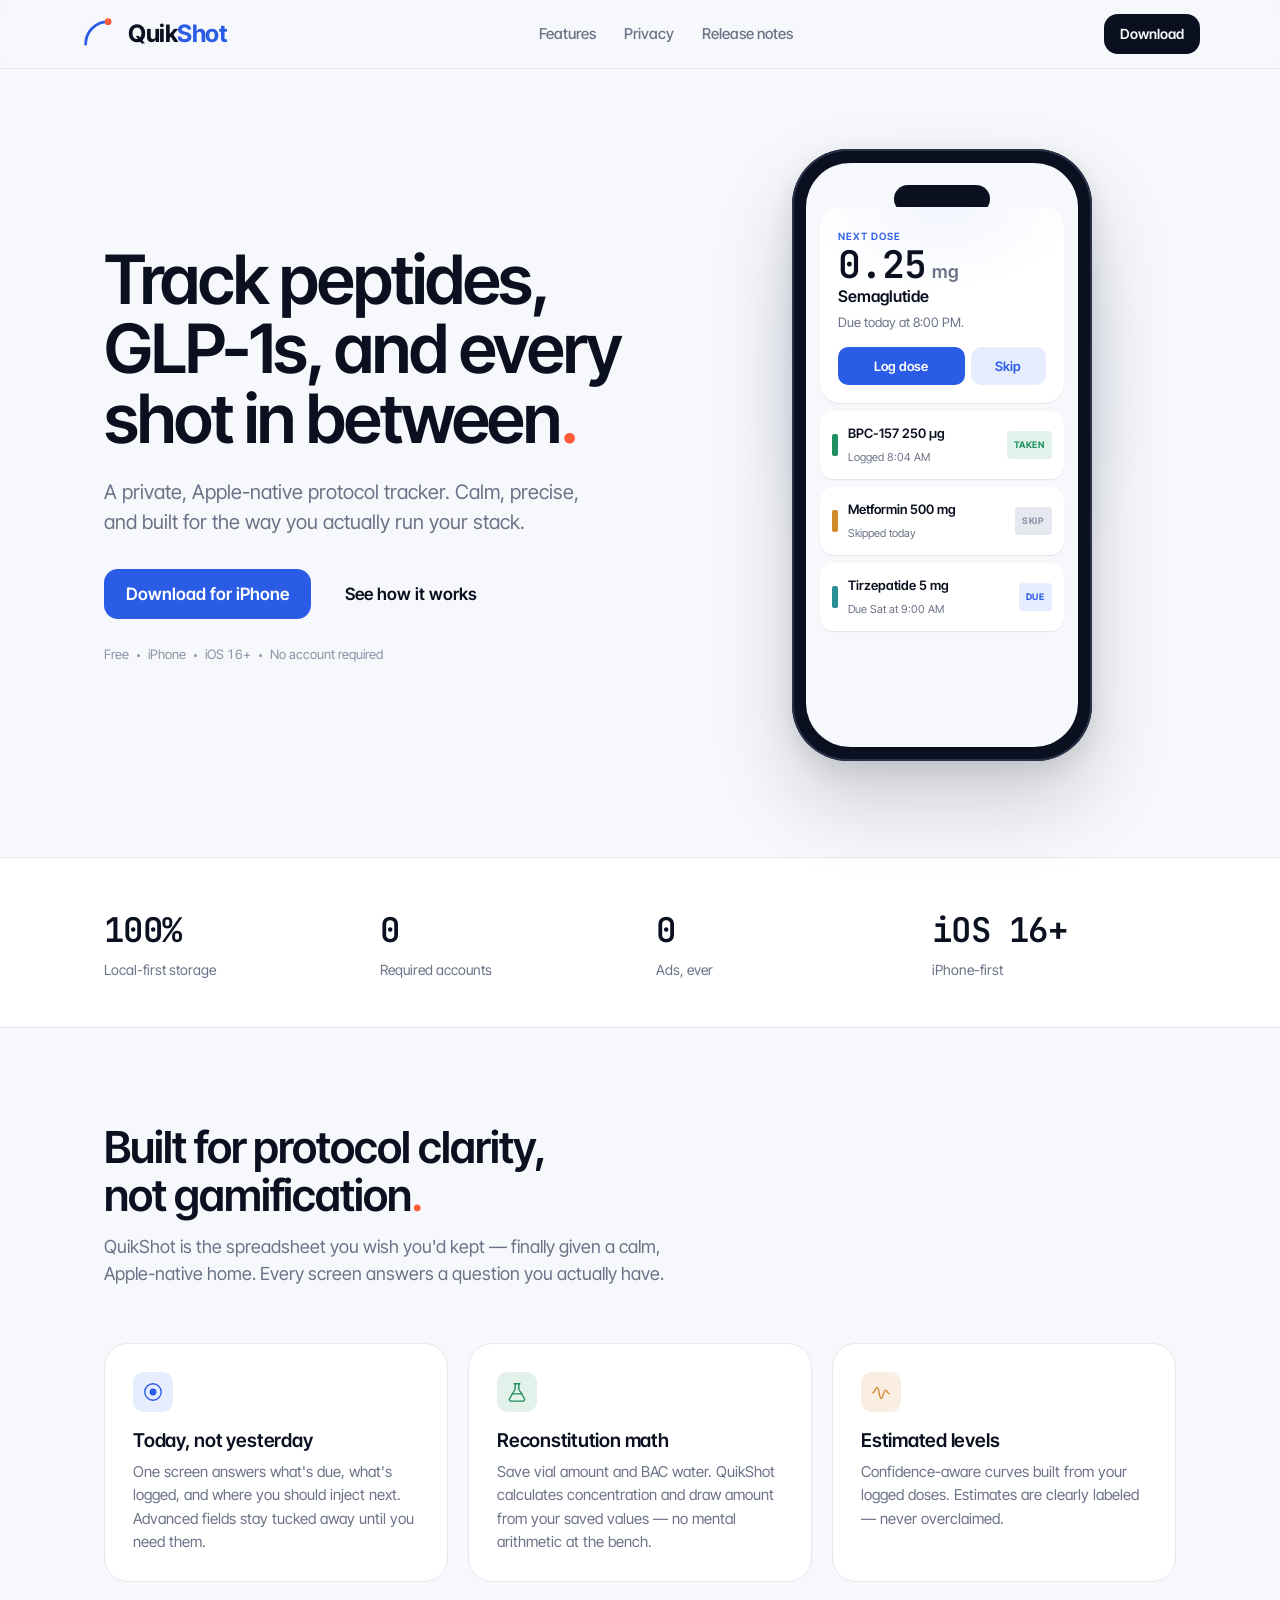
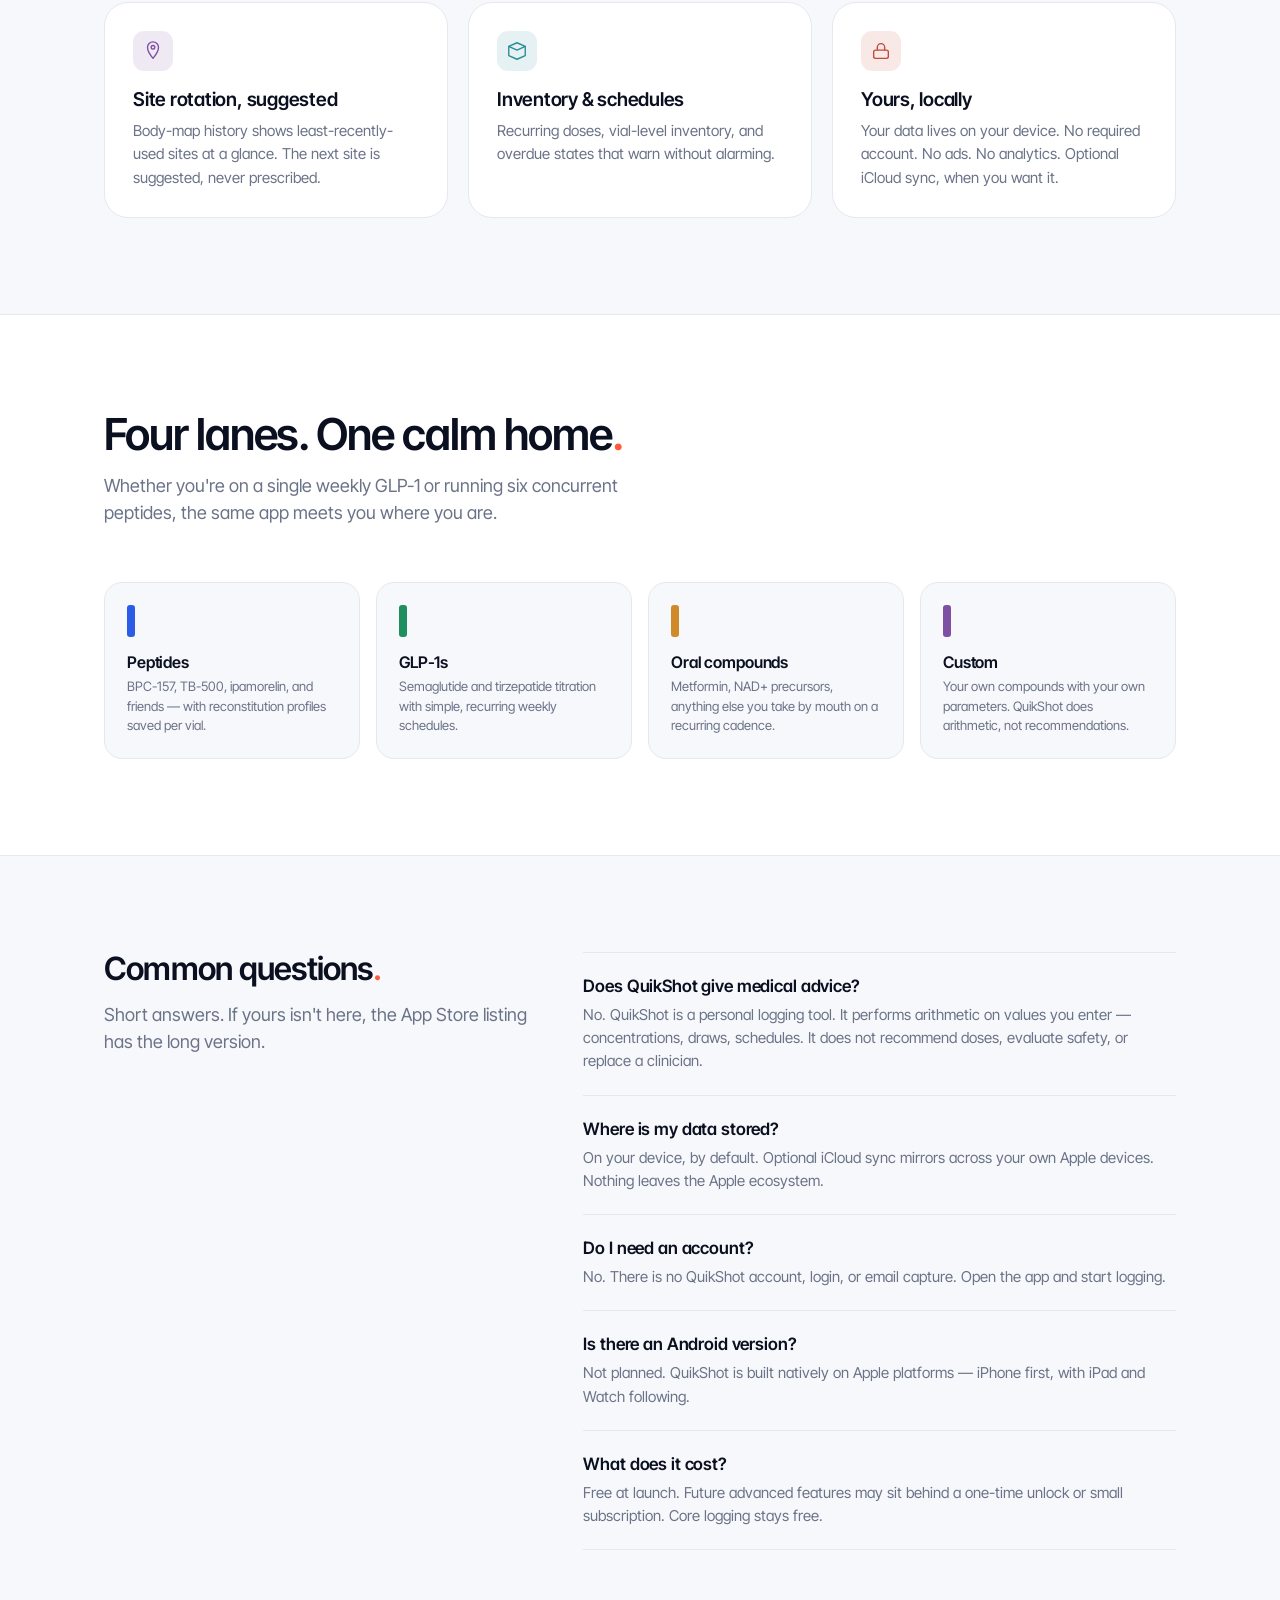
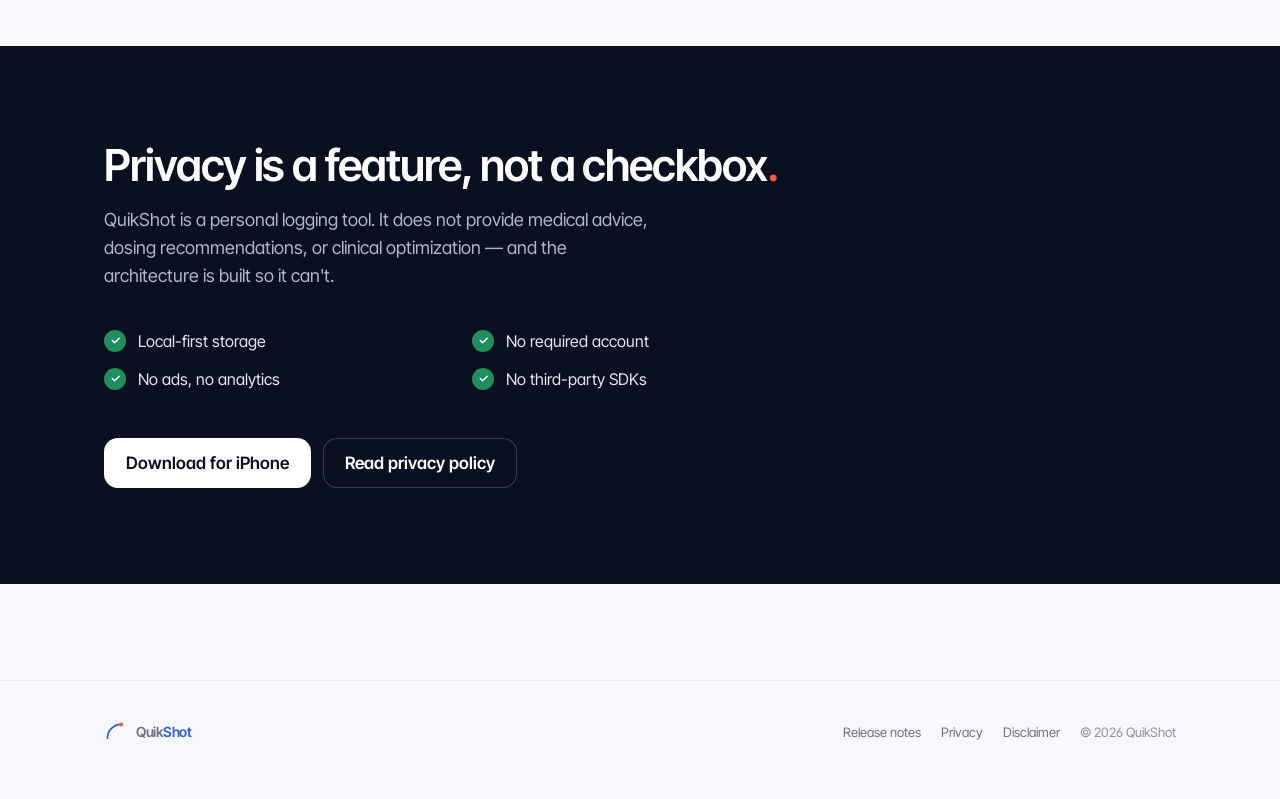
==== commit 60fb3355: "#16: Add marketing light dark support Ports the current static marketing site onto semantic light/da" ====
--- a/index.html
+++ b/index.html
@@ -28,18 +28,18 @@
   .hero p.lede {
     font-size: 20px;
     line-height: 1.5;
-    color: var(--steel);
+    color: var(--fg-secondary);
     margin: 0 0 32px;
     max-width: 480px;
     text-wrap: pretty;
   }
   .hero .cta-row { display: flex; gap: 12px; align-items: center; flex-wrap: wrap; }
   .hero .meta {
-    font-size: 13px; color: var(--silver);
+    font-size: 13px; color: var(--fg-tertiary);
     margin-top: 24px;
     font-feature-settings: 'tnum' 1;
   }
-  .hero .meta .dot { display: inline-block; width: 3px; height: 3px; border-radius: 50%; background: var(--silver); margin: 0 8px; vertical-align: middle; }
+  .hero .meta .dot { display: inline-block; width: 3px; height: 3px; border-radius: 50%; background: var(--fg-tertiary); margin: 0 8px; vertical-align: middle; }
 
   /* ───────── Device mockup ───────── */
   .device-stage {
@@ -64,7 +64,7 @@
   }
   .device .screen {
     width: 100%; height: 100%;
-    background: var(--paper);
+    background: var(--bg);
     border-radius: 44px;
     padding: 44px 14px 14px;
     overflow: hidden;
@@ -75,7 +75,7 @@
     width: 96px; height: 28px; background: var(--ink); border-radius: 16px;
   }
   .today-card {
-    background: var(--snow);
+    background: var(--bg-elevated);
     border-radius: 20px;
     padding: 18px;
     box-shadow: var(--shadow-1);
@@ -101,15 +101,15 @@
     font-variant-numeric: tabular-nums;
     font-size: 38px; font-weight: 600;
     letter-spacing: -0.024em;
-    color: var(--ink);
-  }
-  .today-card .unit { font-size: 18px; color: var(--steel); font-weight: 600; }
+    color: var(--fg);
+  }
+  .today-card .unit { font-size: 18px; color: var(--fg-secondary); font-weight: 600; }
   .today-card .compound {
     font-size: 16px; font-weight: 600;
     margin-top: 2px; position: relative;
   }
   .today-card .due {
-    font-size: 13px; color: var(--steel);
+    font-size: 13px; color: var(--fg-secondary);
     margin-top: 4px; position: relative;
   }
   .today-card .actions {
@@ -121,14 +121,14 @@
     cursor: pointer;
   }
   .today-card .actions .log {
-    flex: 2; background: var(--mineral); color: var(--snow);
+    flex: 2; background: var(--mineral); color: var(--fg-on-mineral);
   }
   .today-card .actions .skip {
     background: var(--mineral-soft); color: var(--mineral);
   }
 
   .dose-row {
-    background: var(--snow);
+    background: var(--bg-elevated);
     border-radius: 14px;
     padding: 11px 12px;
     display: flex; align-items: center; gap: 10px;
@@ -137,32 +137,32 @@
   }
   .dose-row .lane { width: 6px; height: 22px; border-radius: 2px; flex: 0 0 auto; }
   .dose-row .body { flex: 1; min-width: 0; }
-  .dose-row .title { font-size: 13px; font-weight: 600; color: var(--ink); }
-  .dose-row .sub { font-size: 11px; color: var(--steel); margin-top: 2px; font-feature-settings: 'tnum' 1; }
+  .dose-row .title { font-size: 13px; font-weight: 600; color: var(--fg); }
+  .dose-row .sub { font-size: 11px; color: var(--fg-secondary); margin-top: 2px; font-feature-settings: 'tnum' 1; }
   .dose-row .badge {
     font-size: 9px; font-weight: 700; letter-spacing: 0.06em;
     padding: 3px 7px; border-radius: 4px; text-transform: uppercase;
   }
   .badge-taken { color: var(--state-taken); background: var(--state-taken-soft); }
-  .badge-skip { color: var(--silver); background: var(--mist); }
+  .badge-skip { color: var(--fg-tertiary); background: var(--separator); }
   .badge-due { color: var(--mineral); background: var(--mineral-soft); }
 
   /* ───────── Stats strip ───────── */
   .strip {
-    background: var(--snow);
-    border-top: 1px solid var(--mist);
-    border-bottom: 1px solid var(--mist);
+    background: var(--bg-elevated);
+    border-top: 1px solid var(--separator);
+    border-bottom: 1px solid var(--separator);
     padding: 48px 0;
   }
   .strip-grid {
     display: grid; grid-template-columns: repeat(4, 1fr); gap: 32px;
   }
   .strip-grid .stat {
-    font-size: 14px; color: var(--steel); line-height: 1.4;
+    font-size: 14px; color: var(--fg-secondary); line-height: 1.4;
   }
   .strip-grid .num-big {
     font-family: var(--font-mono); font-variant-numeric: tabular-nums;
-    font-size: 34px; font-weight: 600; color: var(--ink);
+    font-size: 34px; font-weight: 600; color: var(--fg);
     margin-bottom: 6px; letter-spacing: -0.022em;
   }
 
@@ -178,17 +178,17 @@
     text-wrap: balance;
   }
   .section-lede {
-    font-size: 18px; line-height: 1.5; color: var(--steel);
+    font-size: 18px; line-height: 1.5; color: var(--fg-secondary);
     max-width: 580px; margin: 0 0 56px; text-wrap: pretty;
   }
   .feature-grid {
     display: grid; grid-template-columns: repeat(3, 1fr); gap: 20px;
   }
   .f-card {
-    background: var(--snow);
+    background: var(--bg-elevated);
     border-radius: 24px;
     padding: 28px;
-    border: 1px solid var(--mist);
+    border: 1px solid var(--separator);
     transition: box-shadow var(--dur-2) var(--ease), transform var(--dur-2) var(--ease);
   }
   .f-card:hover {
@@ -214,25 +214,25 @@
     letter-spacing: -0.012em;
   }
   .f-card p {
-    font-size: 15px; color: var(--steel); margin: 0;
+    font-size: 15px; color: var(--fg-secondary); margin: 0;
     line-height: 1.55; text-wrap: pretty;
   }
 
   /* ───────── Lanes section ───────── */
   .lanes {
     padding: 96px 0;
-    background: var(--snow);
-    border-top: 1px solid var(--mist);
-    border-bottom: 1px solid var(--mist);
+    background: var(--bg-elevated);
+    border-top: 1px solid var(--separator);
+    border-bottom: 1px solid var(--separator);
   }
   .lane-grid {
     display: grid; grid-template-columns: repeat(4, 1fr); gap: 16px;
   }
   .lane-card {
-    background: var(--paper);
+    background: var(--bg);
     border-radius: 18px;
     padding: 22px;
-    border: 1px solid var(--mist);
+    border: 1px solid var(--separator);
   }
   .lane-card .swatch {
     width: 8px; height: 32px; border-radius: 3px;
@@ -243,7 +243,7 @@
     letter-spacing: -0.008em;
   }
   .lane-card p {
-    font-size: 13px; color: var(--steel); margin: 0;
+    font-size: 13px; color: var(--fg-secondary); margin: 0;
     line-height: 1.5;
   }
 
@@ -301,16 +301,16 @@
     align-items: start;
   }
   .faq-item {
-    border-top: 1px solid var(--mist);
+    border-top: 1px solid var(--separator);
     padding: 22px 0;
   }
-  .faq-item:last-child { border-bottom: 1px solid var(--mist); }
+  .faq-item:last-child { border-bottom: 1px solid var(--separator); }
   .faq-item h4 {
     font-size: 17px; font-weight: 600; margin: 0 0 6px;
     letter-spacing: -0.008em;
   }
   .faq-item p {
-    font-size: 15px; color: var(--steel); margin: 0;
+    font-size: 15px; color: var(--fg-secondary); margin: 0;
     line-height: 1.55; text-wrap: pretty;
   }
 
@@ -340,7 +340,7 @@
     </a>
     <nav class="site-links">
       <a href="#features">Features</a>
-      <a href="#privacy">Privacy</a>
+      <a href="privacy.html">Privacy</a>
       <a href="release-notes.html">Release notes</a>
     </nav>
     <a href="#download" class="nav-cta">Download</a>
@@ -552,7 +552,7 @@
 <!-- ───────── Footer ───────── -->
 <footer class="site-foot">
   <div class="container site-foot-inner">
-    <div class="site-brand" style="font-size: 14px; color: var(--steel)">
+    <div class="site-brand" style="font-size: 14px; color: var(--fg-secondary)">
       <img src="assets/logo.svg" width="20" height="20" alt="">
       <span>Quik<span class="brand-accent">Shot</span></span>
     </div>
--- a/styles/tokens.css
+++ b/styles/tokens.css
@@ -120,43 +120,95 @@
   --blur-bar: saturate(180%) blur(20px);
   --bar-bg-light: rgba(247, 248, 251, 0.78);
   --bar-bg-dark:  rgba(11, 16, 32, 0.72);
+  --bar-bg:       var(--bar-bg-light);
   --scrim:       rgba(11, 16, 32, 0.32);
+
+  --canvas-dark:    #06091A;
+  --graphite-2:     #232B45;
+  --slate-2:        #2F385A;
+
+  --mineral-bright:      #5C84F2;
+  --mineral-bright-600:  #4A73E5;
+  --mineral-bright-soft: rgba(92, 132, 242, 0.18);
+
+  --energy-warm:      #FF6E50;
+  --energy-warm-soft: rgba(255, 110, 80, 0.18);
+
+  --lane-mineral-d: #5C84F2;
+  --lane-moss-d:    #34B07B;
+  --lane-ochre-d:   #E0A347;
+  --lane-plum-d:    #A172C2;
+  --lane-teal-d:    #45ABB3;
+  --lane-clay-d:    #DC6A5C;
+
+  --state-taken-d:   #34B07B;
+  --state-missed-d:  #DC6A5C;
+  --state-overdue-d: #E0A347;
 }
 
 /* ───────── Dark mode ───────── */
 @media (prefers-color-scheme: dark) {
   :root {
-    --bg:           var(--ink);
+    color-scheme: dark;
+    --bg:           var(--canvas-dark);
     --bg-elevated:  var(--graphite);
-    --bg-tinted:    rgba(43, 92, 230, 0.16);
+    --bg-raised:    var(--graphite-2);
+    --bg-tinted:    rgba(92, 132, 242, 0.14);
     --fg:           #F0F2F8;
     --fg-secondary: #B0B6C6;
     --fg-tertiary:  #6B7388;
     --separator:    rgba(255, 255, 255, 0.08);
-    --hairline:     rgba(255, 255, 255, 0.08);
-    --shadow-1: 0 1px 2px rgba(0,0,0,.4), 0 0 0 1px rgba(255,255,255,.04);
-    --shadow-2: 0 8px 24px rgba(0,0,0,.5), 0 0 0 1px rgba(255,255,255,.04);
-    --shadow-3: 0 24px 64px rgba(0,0,0,.6), 0 0 0 1px rgba(255,255,255,.06);
-    --mineral-soft: rgba(43, 92, 230, 0.18);
-    --state-taken-soft:  rgba(31, 143, 95, 0.18);
-    --state-overdue-soft:rgba(208, 138, 42, 0.18);
-    --state-missed-soft: rgba(194, 74, 61, 0.18);
+    --hairline:     rgba(255, 255, 255, 0.06);
+    --mineral:      var(--mineral-bright);
+    --mineral-600:  var(--mineral-bright-600);
+    --mineral-soft: var(--mineral-bright-soft);
+    --energy:       var(--energy-warm);
+    --energy-soft:  var(--energy-warm-soft);
+    --lane-mineral: var(--lane-mineral-d);
+    --lane-moss:    var(--lane-moss-d);
+    --lane-ochre:   var(--lane-ochre-d);
+    --lane-plum:    var(--lane-plum-d);
+    --lane-teal:    var(--lane-teal-d);
+    --lane-clay:    var(--lane-clay-d);
+    --state-due:    var(--mineral-bright);
+    --state-taken:  var(--state-taken-d);
+    --state-missed: var(--state-missed-d);
+    --state-overdue:var(--state-overdue-d);
+    --state-taken-soft:  rgba(52, 176, 123, 0.16);
+    --state-overdue-soft:rgba(224, 163, 71, 0.16);
+    --state-missed-soft: rgba(220, 106, 92, 0.16);
+    --shadow-1: 0 1px 2px rgba(0,0,0,.5), inset 0 0 0 1px rgba(255,255,255,.05);
+    --shadow-2: 0 8px 24px rgba(0,0,0,.6), inset 0 0 0 1px rgba(255,255,255,.06);
+    --shadow-3: 0 24px 64px rgba(0,0,0,.7), inset 0 0 0 1px rgba(255,255,255,.08);
+    --shadow-focus: 0 0 0 4px rgba(92, 132, 242, 0.36);
+    --bar-bg: rgba(6, 9, 26, 0.72);
+    --scrim: rgba(0, 0, 0, 0.56);
   }
 }
 
 /* Force-light / force-dark helpers */
 [data-theme="light"] {
-  --bg: var(--paper); --bg-elevated: var(--snow); --bg-tinted: var(--mineral-soft);
+  color-scheme: light;
+  --bar-bg: var(--bar-bg-light);
+  --bg: var(--paper); --bg-elevated: var(--snow); --bg-raised: var(--snow); --bg-tinted: var(--mineral-soft);
   --fg: var(--ink); --fg-secondary: var(--steel); --fg-tertiary: var(--silver);
   --separator: var(--mist); --hairline: rgba(11,16,32,.08);
 }
 [data-theme="dark"] {
-  --bg: var(--ink); --bg-elevated: var(--graphite); --bg-tinted: rgba(43,92,230,.16);
+  color-scheme: dark;
+  --bar-bg: rgba(6, 9, 26, 0.72);
+  --bg: var(--canvas-dark); --bg-elevated: var(--graphite); --bg-raised: var(--graphite-2); --bg-tinted: rgba(92,132,242,.14);
   --fg: #F0F2F8; --fg-secondary: #B0B6C6; --fg-tertiary: #6B7388;
-  --separator: rgba(255,255,255,.08); --hairline: rgba(255,255,255,.08);
-  --shadow-1: 0 1px 2px rgba(0,0,0,.4), 0 0 0 1px rgba(255,255,255,.04);
-  --shadow-2: 0 8px 24px rgba(0,0,0,.5), 0 0 0 1px rgba(255,255,255,.04);
-  --shadow-3: 0 24px 64px rgba(0,0,0,.6), 0 0 0 1px rgba(255,255,255,.06);
+  --separator: rgba(255,255,255,.08); --hairline: rgba(255,255,255,.06);
+  --mineral: var(--mineral-bright); --mineral-600: var(--mineral-bright-600); --mineral-soft: var(--mineral-bright-soft);
+  --energy: var(--energy-warm); --energy-soft: var(--energy-warm-soft);
+  --lane-mineral: var(--lane-mineral-d); --lane-moss: var(--lane-moss-d); --lane-ochre: var(--lane-ochre-d);
+  --lane-plum: var(--lane-plum-d); --lane-teal: var(--lane-teal-d); --lane-clay: var(--lane-clay-d);
+  --state-due: var(--mineral-bright); --state-taken: var(--state-taken-d); --state-missed: var(--state-missed-d); --state-overdue: var(--state-overdue-d);
+  --state-taken-soft: rgba(52,176,123,.16); --state-missed-soft: rgba(220,106,92,.16); --state-overdue-soft: rgba(224,163,71,.16);
+  --shadow-1: 0 1px 2px rgba(0,0,0,.5), inset 0 0 0 1px rgba(255,255,255,.05);
+  --shadow-2: 0 8px 24px rgba(0,0,0,.6), inset 0 0 0 1px rgba(255,255,255,.06);
+  --shadow-3: 0 24px 64px rgba(0,0,0,.7), inset 0 0 0 1px rgba(255,255,255,.08);
 }
 
 /* ============================================================
@@ -216,7 +268,7 @@
 .qs-prose code {
   font-family: var(--font-mono);
   font-size: 0.92em;
-  background: var(--fog);
+  background: var(--bg-tinted);
   padding: 1px 6px;
   border-radius: 4px;
 }
@@ -245,11 +297,11 @@
 .qs-btn:active { transform: scale(0.98); }
 .qs-btn:focus-visible { outline: 0; box-shadow: var(--shadow-focus); }
 
-.qs-btn--primary   { background: var(--mineral); color: var(--snow); }
+.qs-btn--primary   { background: var(--mineral); color: var(--fg-on-mineral); }
 .qs-btn--primary:hover  { background: var(--mineral-600); }
 .qs-btn--secondary { background: var(--mineral-soft); color: var(--mineral); }
 .qs-btn--ghost     { background: transparent; color: var(--mineral); }
-.qs-btn--neutral   { background: var(--snow); color: var(--ink); box-shadow: var(--shadow-1); }
+.qs-btn--neutral   { background: var(--bg-elevated); color: var(--fg); box-shadow: var(--shadow-1); }
 .qs-btn--energy    { background: var(--energy); color: var(--snow); }
 .qs-btn--destructive { background: var(--state-missed); color: var(--snow); }
 
@@ -266,7 +318,7 @@
   box-shadow: var(--shadow-1);
 }
 .qs-card--raised { box-shadow: var(--shadow-2); }
-.qs-card--tinted { background: var(--bg-tinted); box-shadow: none; border: 1px solid var(--mist); }
+.qs-card--tinted { background: var(--bg-tinted); box-shadow: none; border: 1px solid var(--separator); }
 
 /* ============================================================
    Lane chip — 6px square color prefix used in dose rows
--- a/styles/site.css
+++ b/styles/site.css
@@ -7,8 +7,8 @@
 
 html, body {
   margin: 0; padding: 0;
-  background: var(--paper);
-  color: var(--ink);
+  background: var(--bg);
+  color: var(--fg);
   font-family: var(--font-text);
   -webkit-font-smoothing: antialiased;
   -moz-osx-font-smoothing: grayscale;
@@ -24,7 +24,7 @@
 /* ───────── Top nav ───────── */
 .site-nav {
   position: sticky; top: 0; z-index: 20;
-  background: rgba(247,248,251,0.78);
+  background: var(--bar-bg);
   backdrop-filter: var(--blur-bar);
   -webkit-backdrop-filter: var(--blur-bar);
   border-bottom: 1px solid var(--hairline);
@@ -36,7 +36,7 @@
 .site-brand {
   display: flex; align-items: center; gap: 12px;
   font-size: 24px; font-weight: 700; letter-spacing: -0.018em;
-  color: var(--ink);
+  color: var(--fg);
 }
 .site-brand img { display: block; width: 36px; height: 36px; }
 .site-brand:hover { text-decoration: none; }
@@ -48,22 +48,22 @@
 
 .site-links {
   display: flex; gap: 28px;
-  font-size: 15px; color: var(--steel);
+  font-size: 15px; color: var(--fg-secondary);
 }
 .site-links a {
-  color: var(--steel); font-weight: 500;
+  color: var(--fg-secondary); font-weight: 500;
 }
-.site-links a:hover { color: var(--ink); text-decoration: none; }
-.site-links a.is-current { color: var(--ink); }
+.site-links a:hover { color: var(--fg); text-decoration: none; }
+.site-links a.is-current { color: var(--fg); }
 
 .nav-cta {
   font-family: inherit; font-size: 14px; font-weight: 600;
   padding: 9px 16px; border-radius: var(--r-md);
   border: 0; cursor: pointer;
-  background: var(--ink); color: var(--snow);
+  background: var(--fg); color: var(--bg);
   transition: background var(--dur-1) var(--ease);
 }
-.nav-cta:hover { background: var(--graphite); }
+.nav-cta:hover { background: var(--fg-secondary); }
 
 /* ───────── Buttons ───────── */
 .btn {
@@ -78,27 +78,27 @@
 .btn:active { transform: scale(0.98); }
 .btn-lg { font-size: 17px; padding: 14px 22px; }
 .btn-md { font-size: 15px; padding: 11px 18px; }
-.btn-primary { background: var(--mineral); color: var(--snow); }
+.btn-primary { background: var(--mineral); color: var(--fg-on-mineral); }
 .btn-primary:hover { background: var(--mineral-600); }
-.btn-ink { background: var(--ink); color: var(--snow); }
-.btn-ink:hover { background: var(--graphite); }
-.btn-ghost { background: transparent; color: var(--ink); }
-.btn-ghost:hover { background: var(--fog); }
+.btn-ink { background: var(--fg); color: var(--bg); }
+.btn-ink:hover { background: var(--fg-secondary); }
+.btn-ghost { background: transparent; color: var(--fg); }
+.btn-ghost:hover { background: var(--bg-tinted); }
 
 /* ───────── Footer ───────── */
 .site-foot {
-  border-top: 1px solid var(--mist);
+  border-top: 1px solid var(--separator);
   padding: 40px 0 56px;
   margin-top: 96px;
-  color: var(--silver);
+  color: var(--fg-tertiary);
   font-size: 13px;
 }
 .site-foot-inner {
   display: flex; justify-content: space-between; align-items: center;
   flex-wrap: wrap; gap: 16px;
 }
-.site-foot a { color: var(--steel); }
-.site-foot a:hover { color: var(--ink); }
+.site-foot a { color: var(--fg-secondary); }
+.site-foot a:hover { color: var(--fg); }
 .foot-links { display: flex; gap: 20px; }
 
 /* ───────── Page header (release notes / privacy) ───────── */
@@ -118,7 +118,7 @@
 }
 .page-header p.lede {
   font-size: 19px; line-height: 1.5;
-  color: var(--steel);
+  color: var(--fg-secondary);
   margin: 0; max-width: 560px;
   text-wrap: pretty;
 }
@@ -126,11 +126,11 @@
 /* ───────── Long-form prose ───────── */
 .prose {
   font-size: 17px; line-height: 1.6;
-  color: var(--ink);
+  color: var(--fg);
 }
 .prose p {
   margin: 0 0 16px; text-wrap: pretty;
-  color: var(--ink);
+  color: var(--fg);
 }
 .prose h2 {
   font-size: 24px; line-height: 1.25;
@@ -148,10 +148,10 @@
 .prose li { margin-bottom: 6px; text-wrap: pretty; }
 .prose code {
   font-family: var(--font-mono); font-size: 0.9em;
-  background: var(--fog); padding: 1px 6px; border-radius: 4px;
+  background: var(--bg-tinted); padding: 1px 6px; border-radius: 4px;
 }
 .prose strong { font-weight: 600; }
-.prose .meta { color: var(--silver); font-size: 14px; }
+.prose .meta { color: var(--fg-tertiary); font-size: 14px; }
 
 /* ───────── Brand dot accent ───────── */
 .accent-dot { color: var(--energy); }
@@ -165,7 +165,7 @@
 
 /* ───────── Card ───────── */
 .card {
-  background: var(--snow);
+  background: var(--bg-elevated);
   border-radius: var(--r-lg);
   padding: 24px;
   box-shadow: var(--shadow-1);
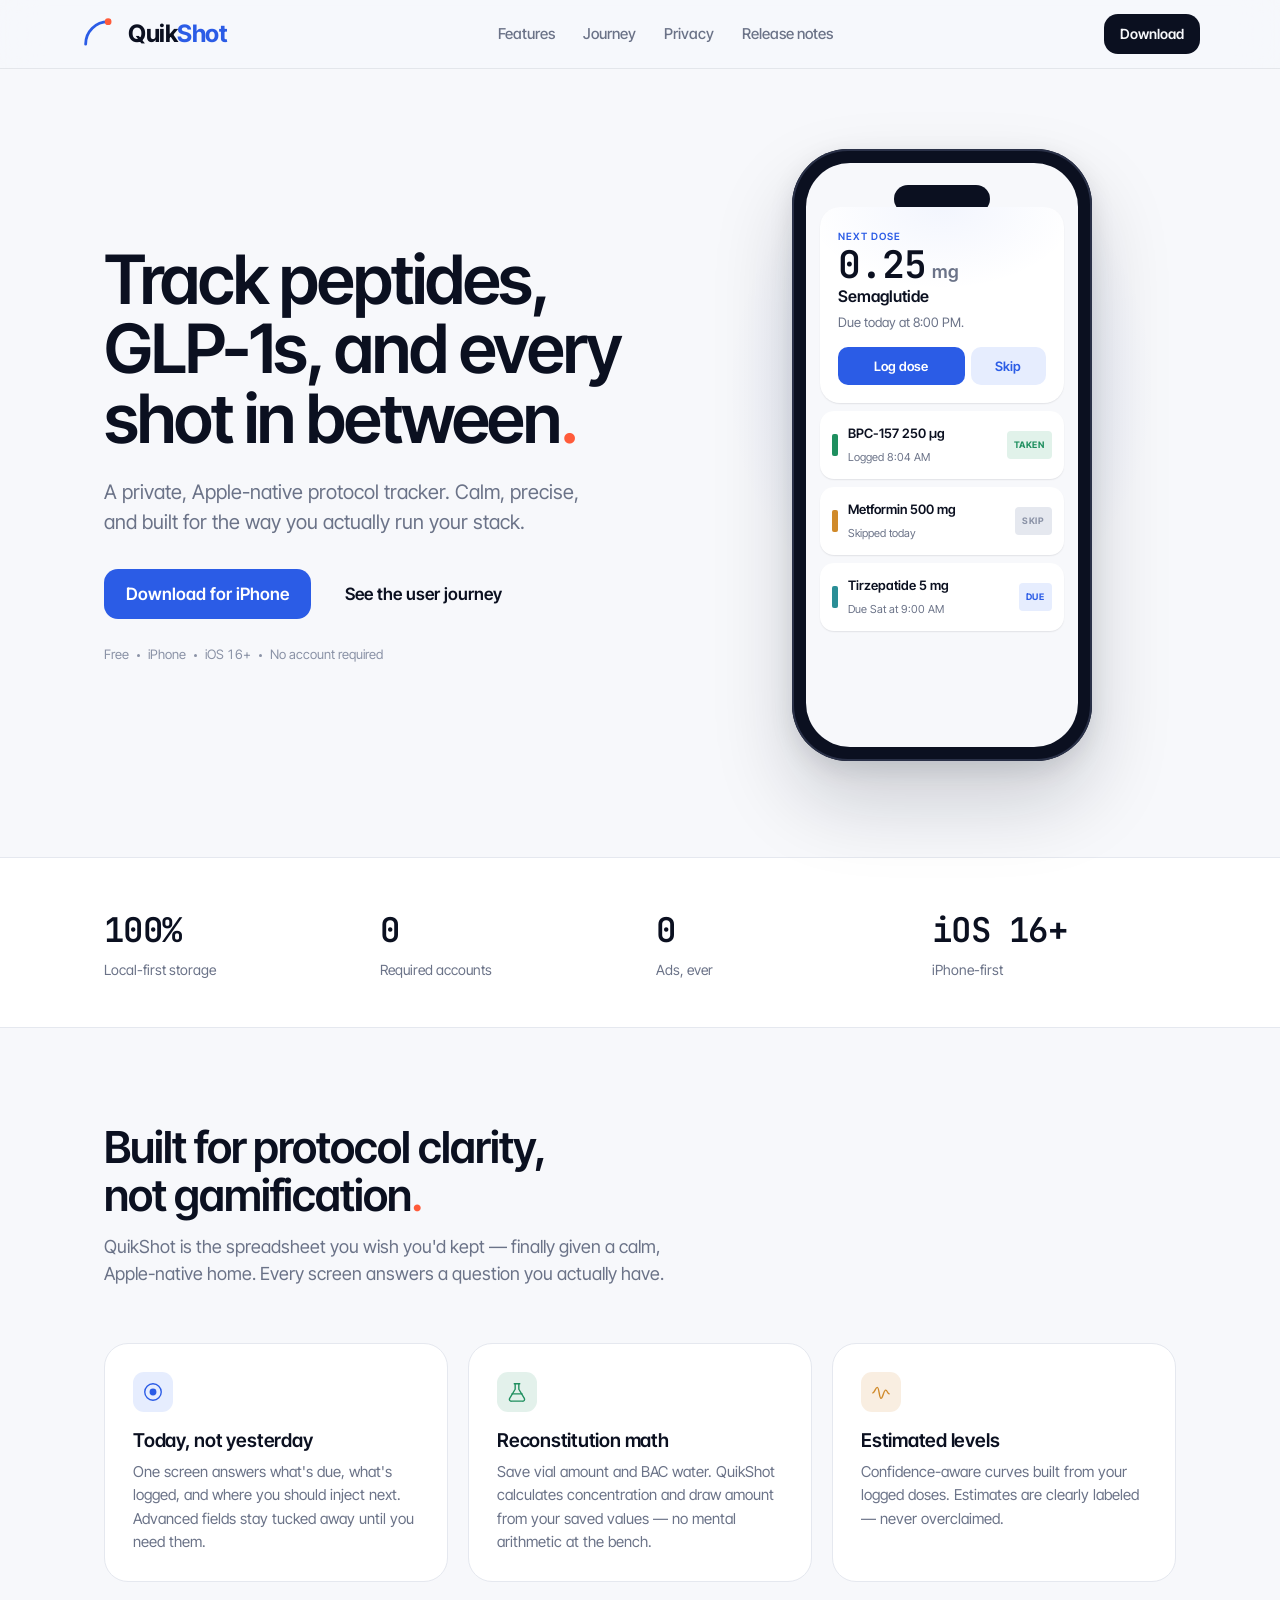
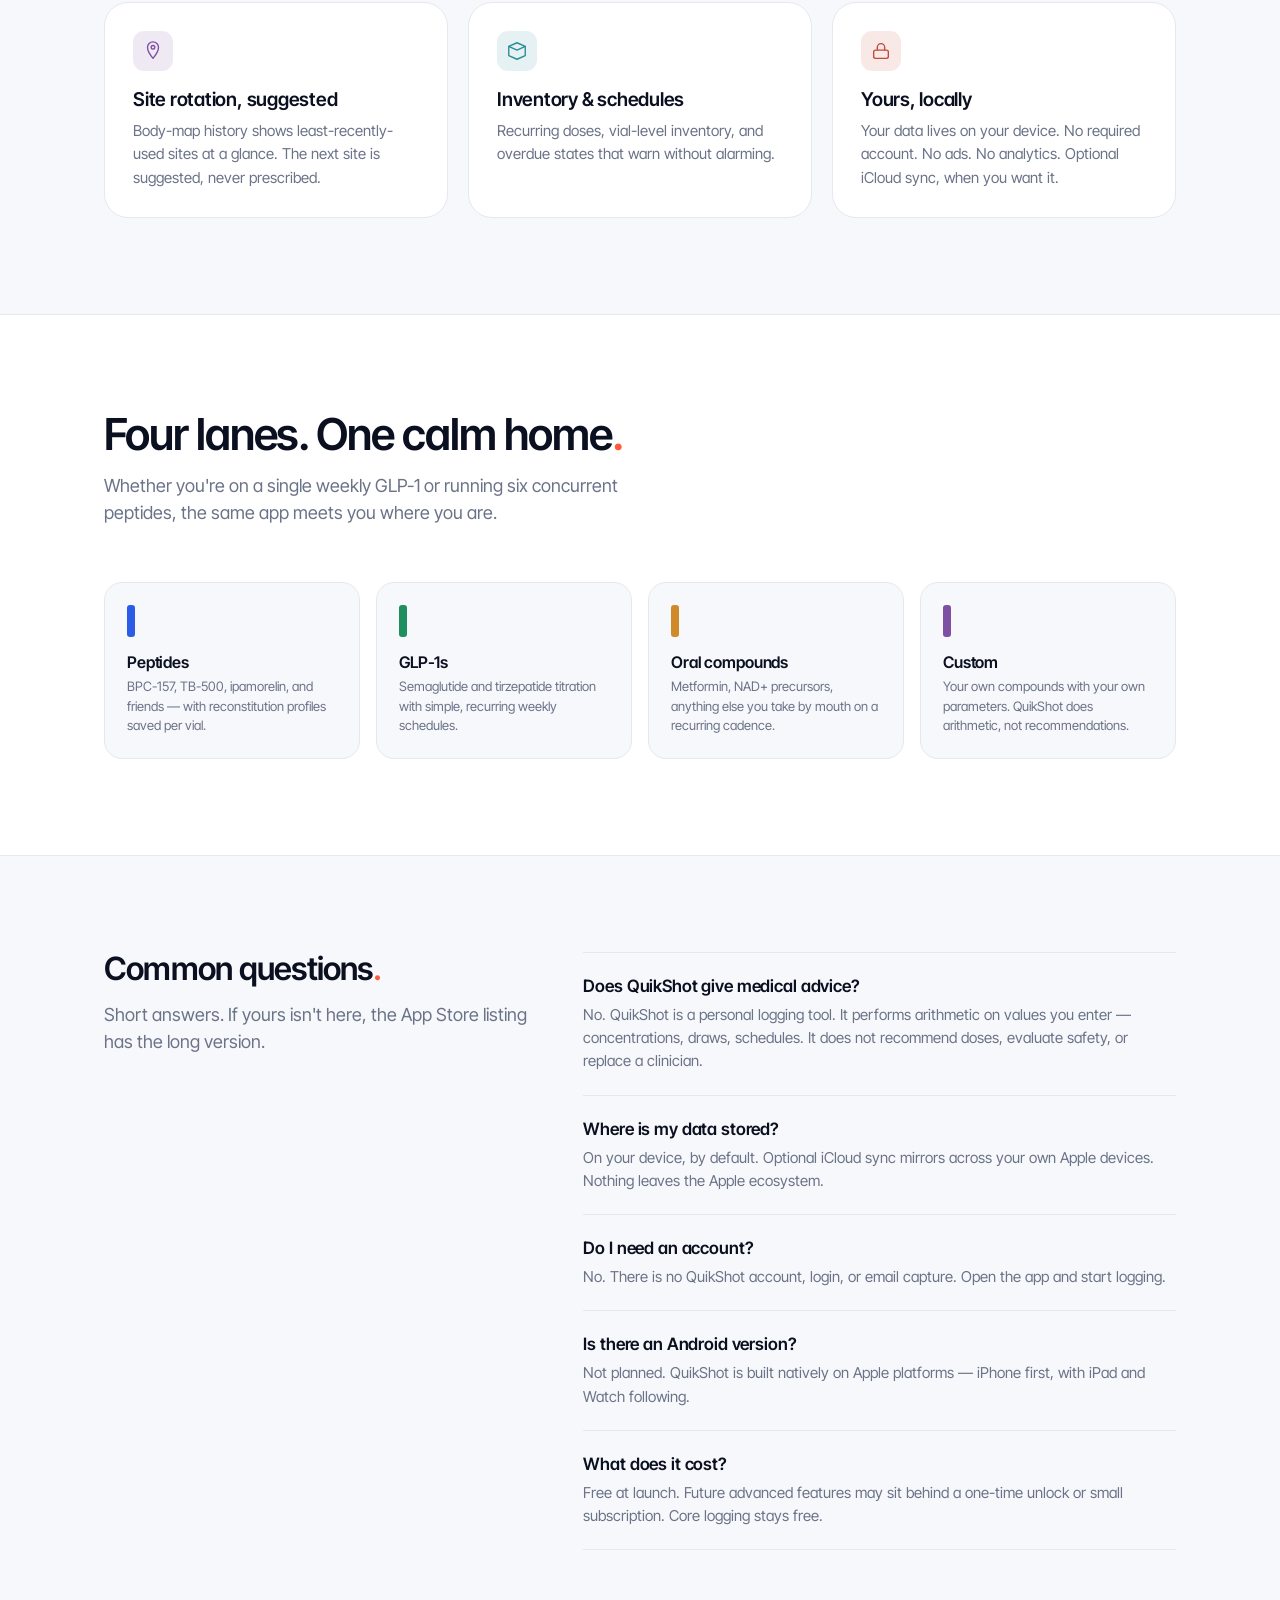
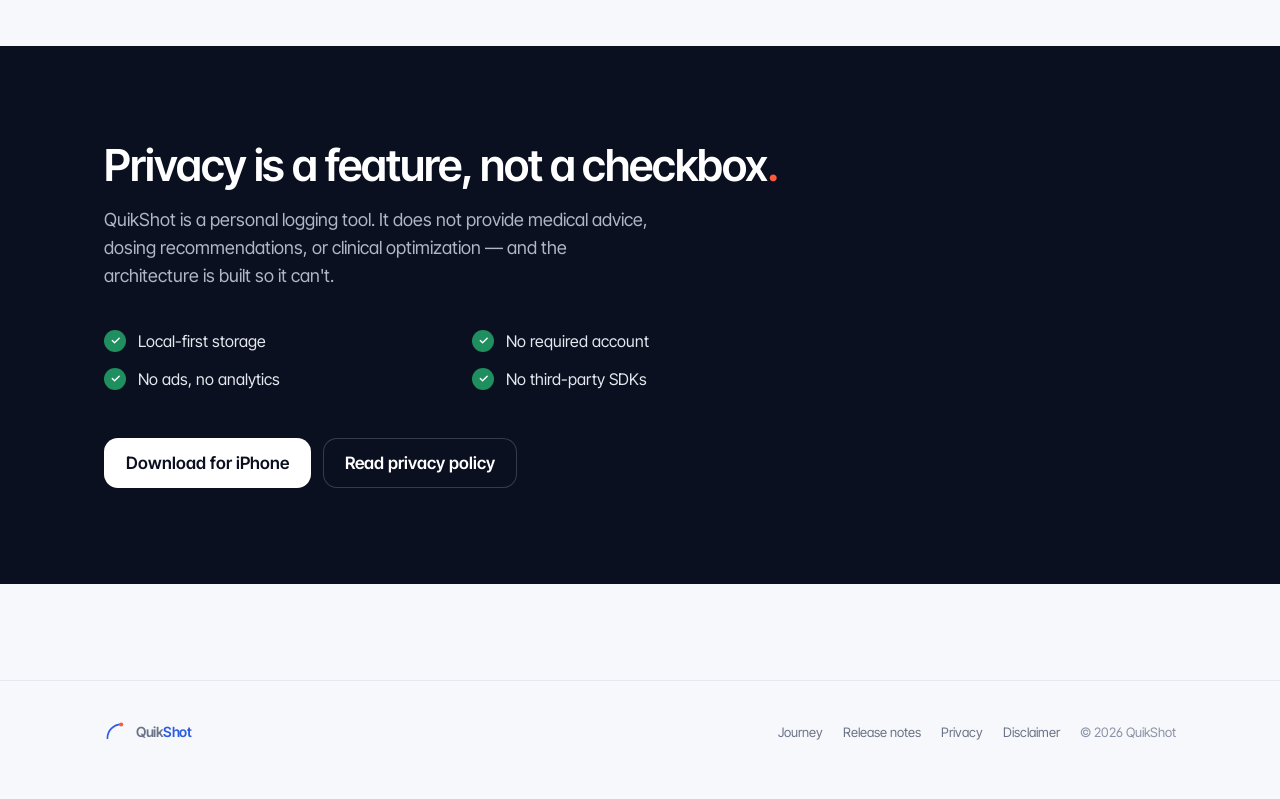
==== commit 0910a84c: "Publish user journey presentation page" ====
--- a/index.html
+++ b/index.html
@@ -340,6 +340,7 @@
     </a>
     <nav class="site-links">
       <a href="#features">Features</a>
+      <a href="journey.html">Journey</a>
       <a href="privacy.html">Privacy</a>
       <a href="release-notes.html">Release notes</a>
     </nav>
@@ -355,7 +356,7 @@
       <p class="lede">A private, Apple-native protocol tracker. Calm, precise, and built for the way you actually run your stack.</p>
       <div class="cta-row">
         <a href="#download" class="btn btn-primary btn-lg">Download for iPhone</a>
-        <a href="#features" class="btn btn-ghost btn-lg">See how it works</a>
+        <a href="journey.html" class="btn btn-ghost btn-lg">See the user journey</a>
       </div>
       <div class="meta">
         Free<span class="dot"></span>iPhone<span class="dot"></span>iOS 16+<span class="dot"></span>No account required
@@ -557,6 +558,7 @@
       <span>Quik<span class="brand-accent">Shot</span></span>
     </div>
     <div class="foot-links">
+      <a href="journey.html">Journey</a>
       <a href="release-notes.html">Release notes</a>
       <a href="privacy.html">Privacy</a>
       <a href="privacy.html#disclaimer">Disclaimer</a>
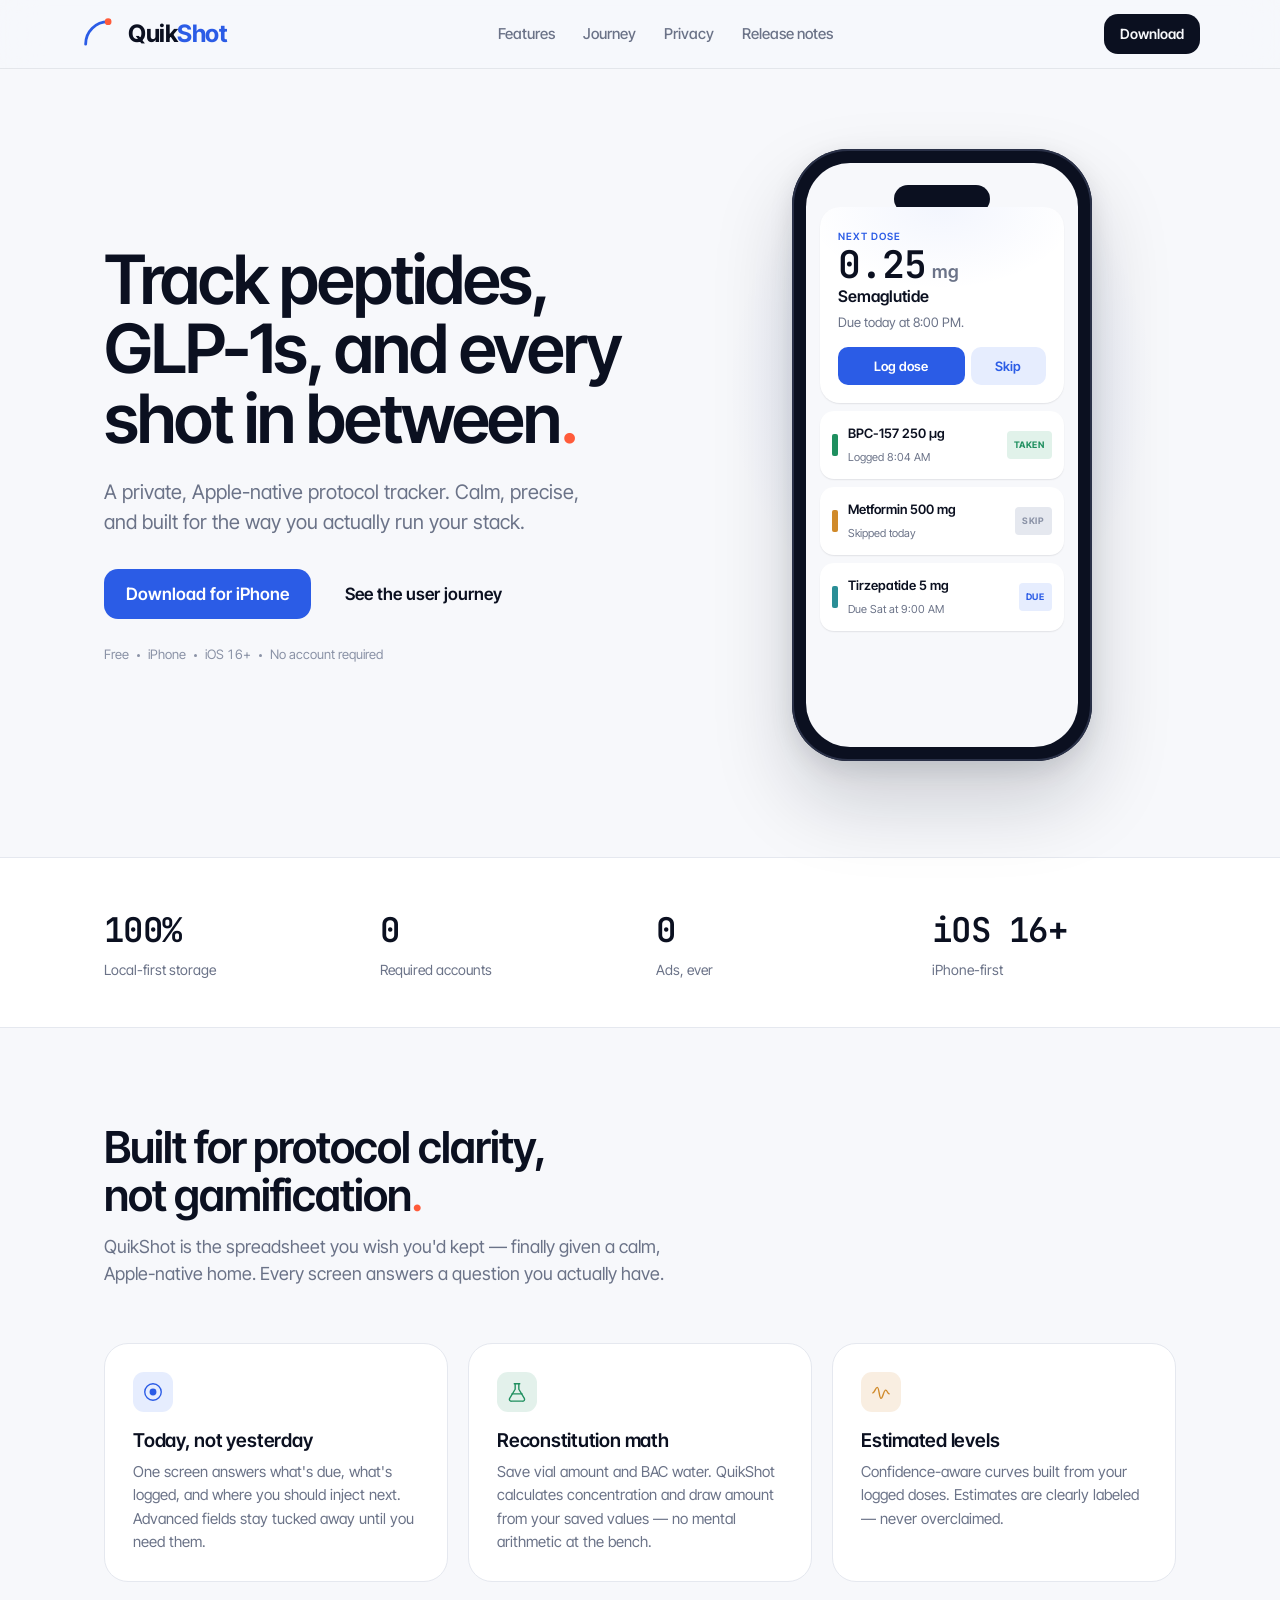
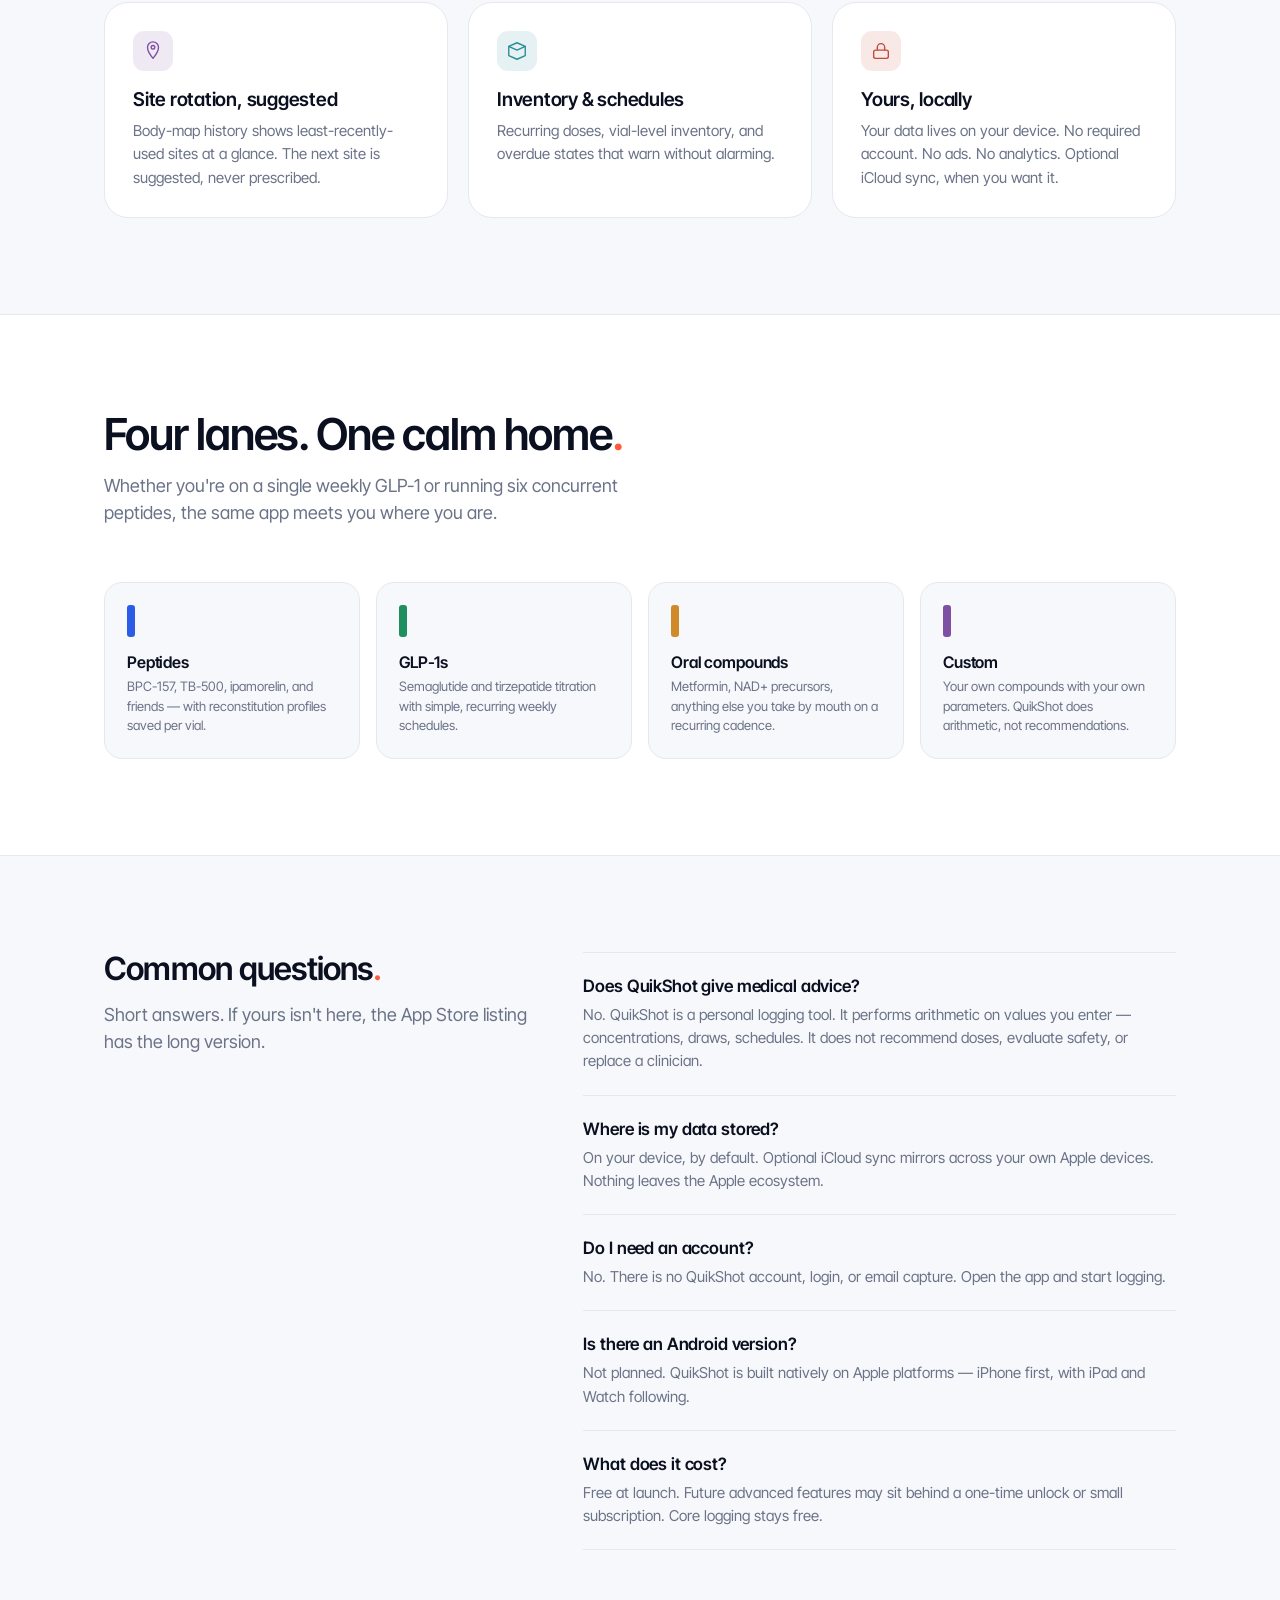
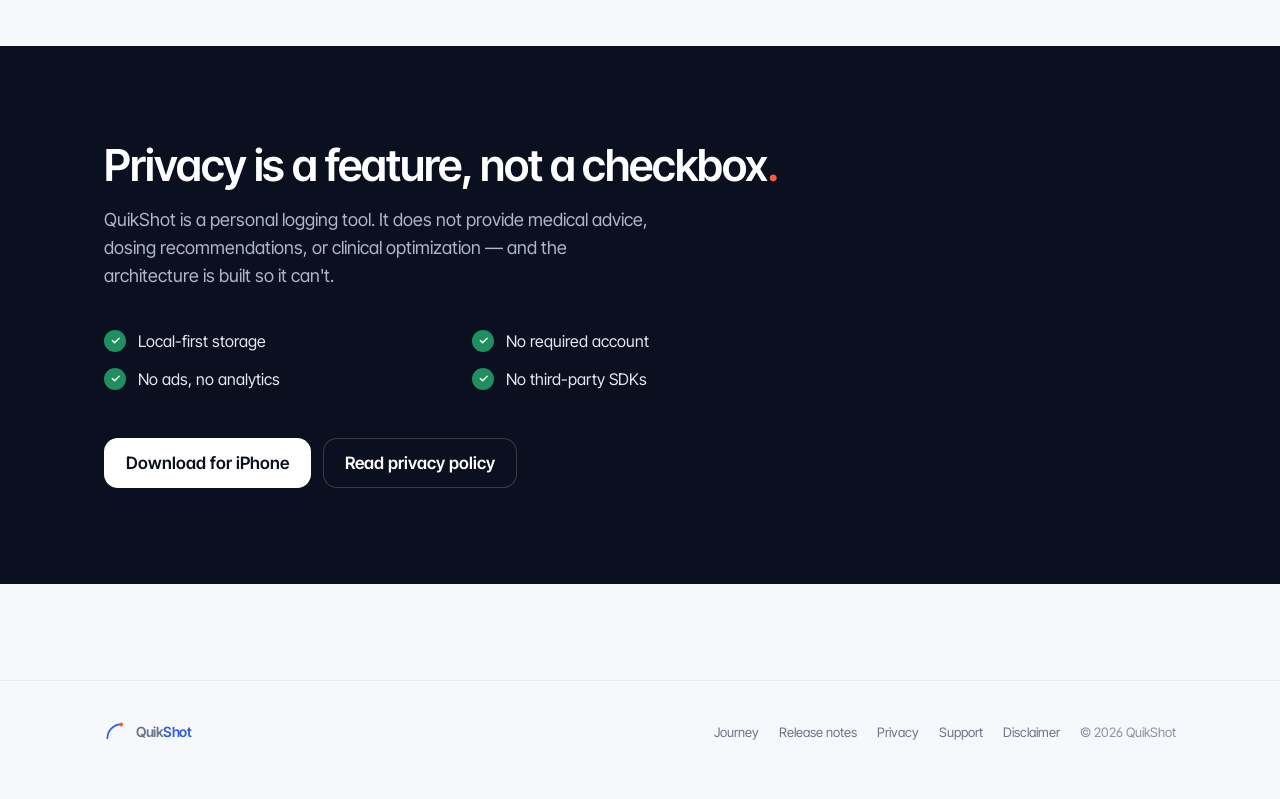
==== commit de2dcea8: "Add QuikShot support page" ====
--- a/index.html
+++ b/index.html
@@ -561,6 +561,7 @@
       <a href="journey.html">Journey</a>
       <a href="release-notes.html">Release notes</a>
       <a href="privacy.html">Privacy</a>
+      <a href="support.html">Support</a>
       <a href="privacy.html#disclaimer">Disclaimer</a>
       <span>© 2026 QuikShot</span>
     </div>
--- a/styles/tokens.css
+++ b/styles/tokens.css
@@ -41,13 +41,15 @@
   --energy-soft:  #FFE6E0;
 
   /* ───────── Color: Compound lane palette ───────── */
-  /* Six muted swatches for protocol differentiation. Never high-saturation. */
+  /* Eight muted swatches for protocol differentiation. Never high-saturation. */
   --lane-mineral: #2B5CE6;
   --lane-moss:    #1F8F5F;
   --lane-ochre:   #D08A2A;
   --lane-plum:    #7E4FA3;
   --lane-teal:    #2A8E96;
   --lane-clay:    #C24A3D;
+  --lane-rose:    #A85A7A;
+  --lane-slate:   #5A6B7F;
 
   /* ───────── Color: Semantic roles (light) ───────── */
   --bg:           var(--paper);
@@ -140,6 +142,8 @@
   --lane-plum-d:    #A172C2;
   --lane-teal-d:    #45ABB3;
   --lane-clay-d:    #DC6A5C;
+  --lane-rose-d:    #C47096;
+  --lane-slate-d:   #7A8FA6;
 
   --state-taken-d:   #34B07B;
   --state-missed-d:  #DC6A5C;
@@ -170,6 +174,8 @@
     --lane-plum:    var(--lane-plum-d);
     --lane-teal:    var(--lane-teal-d);
     --lane-clay:    var(--lane-clay-d);
+    --lane-rose:    var(--lane-rose-d);
+    --lane-slate:   var(--lane-slate-d);
     --state-due:    var(--mineral-bright);
     --state-taken:  var(--state-taken-d);
     --state-missed: var(--state-missed-d);
@@ -193,6 +199,9 @@
   --bg: var(--paper); --bg-elevated: var(--snow); --bg-raised: var(--snow); --bg-tinted: var(--mineral-soft);
   --fg: var(--ink); --fg-secondary: var(--steel); --fg-tertiary: var(--silver);
   --separator: var(--mist); --hairline: rgba(11,16,32,.08);
+  --lane-mineral: #2B5CE6; --lane-moss: #1F8F5F; --lane-ochre: #D08A2A;
+  --lane-plum: #7E4FA3; --lane-teal: #2A8E96; --lane-clay: #C24A3D;
+  --lane-rose: #A85A7A; --lane-slate: #5A6B7F;
 }
 [data-theme="dark"] {
   color-scheme: dark;
@@ -204,6 +213,7 @@
   --energy: var(--energy-warm); --energy-soft: var(--energy-warm-soft);
   --lane-mineral: var(--lane-mineral-d); --lane-moss: var(--lane-moss-d); --lane-ochre: var(--lane-ochre-d);
   --lane-plum: var(--lane-plum-d); --lane-teal: var(--lane-teal-d); --lane-clay: var(--lane-clay-d);
+  --lane-rose: var(--lane-rose-d); --lane-slate: var(--lane-slate-d);
   --state-due: var(--mineral-bright); --state-taken: var(--state-taken-d); --state-missed: var(--state-missed-d); --state-overdue: var(--state-overdue-d);
   --state-taken-soft: rgba(52,176,123,.16); --state-missed-soft: rgba(220,106,92,.16); --state-overdue-soft: rgba(224,163,71,.16);
   --shadow-1: 0 1px 2px rgba(0,0,0,.5), inset 0 0 0 1px rgba(255,255,255,.05);
@@ -335,3 +345,5 @@
 .qs-lane--plum    { background: var(--lane-plum); }
 .qs-lane--teal    { background: var(--lane-teal); }
 .qs-lane--clay    { background: var(--lane-clay); }
+.qs-lane--rose    { background: var(--lane-rose); }
+.qs-lane--slate   { background: var(--lane-slate); }
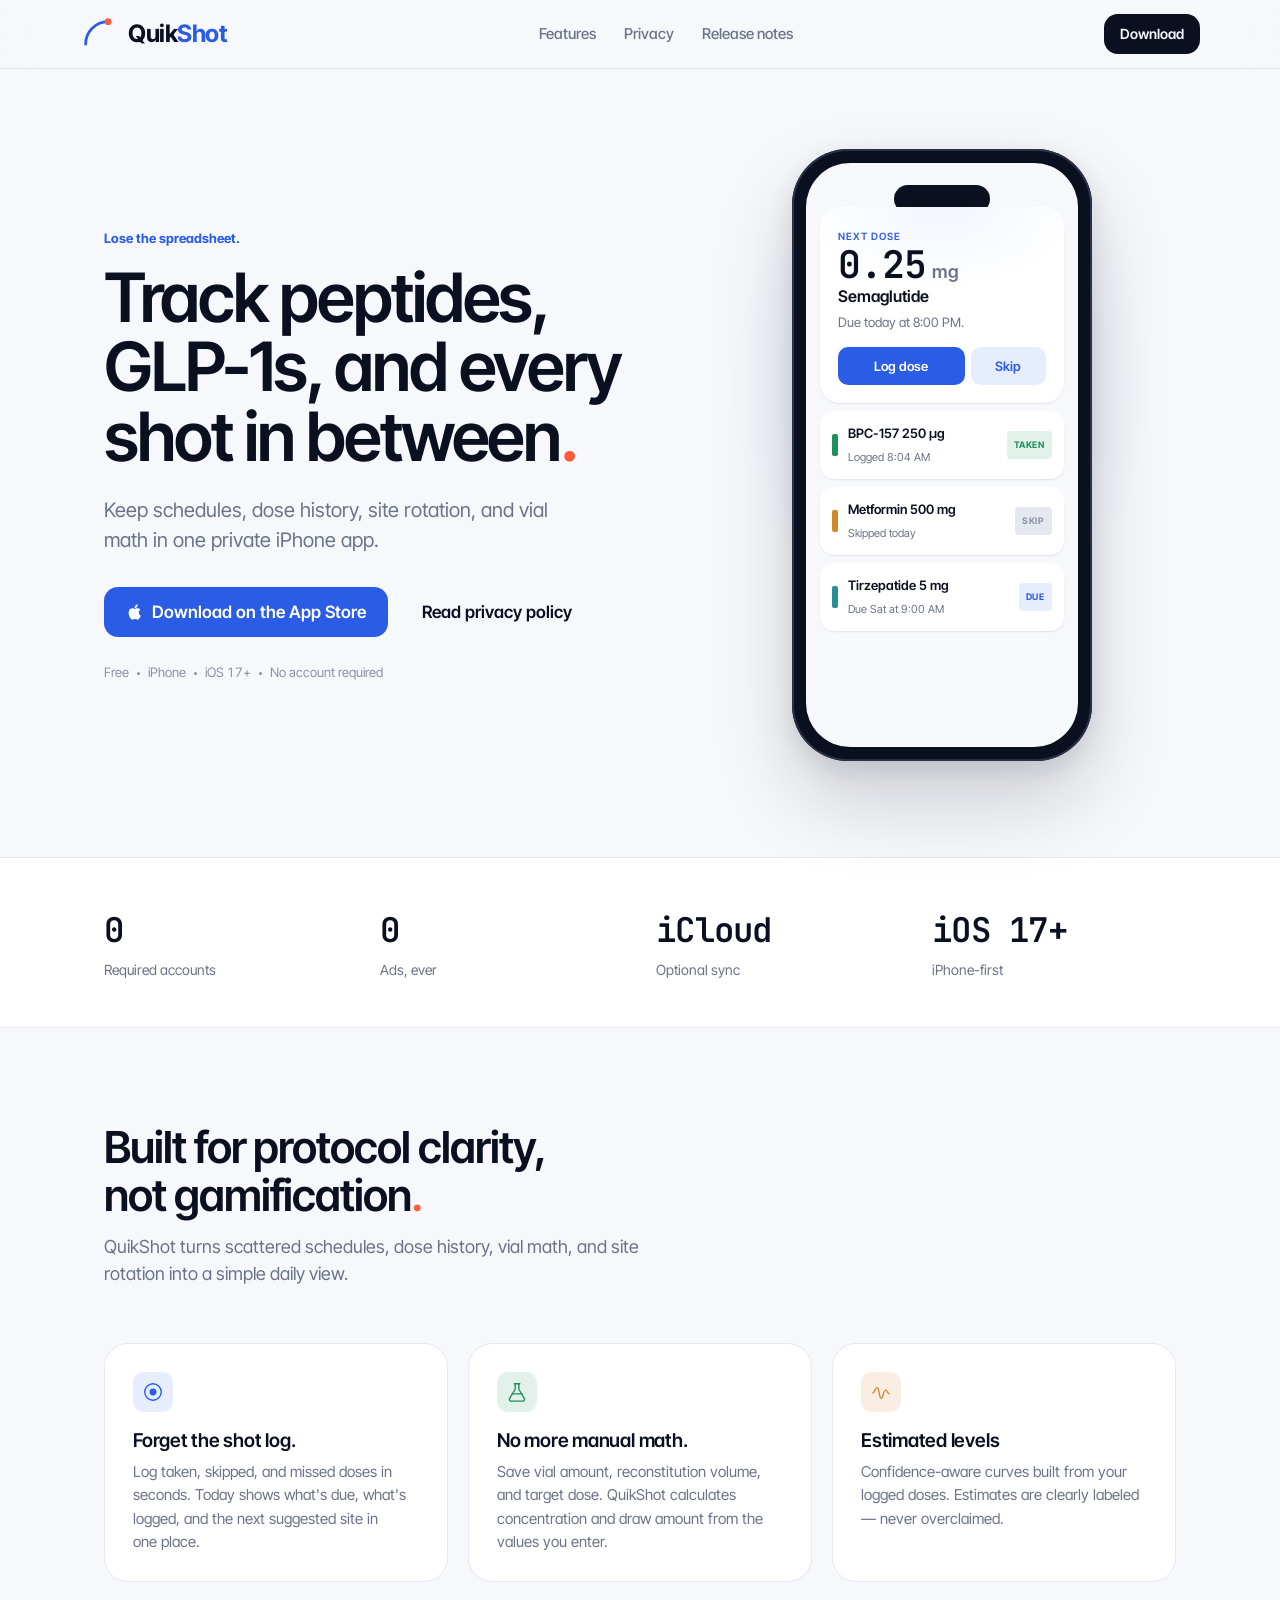
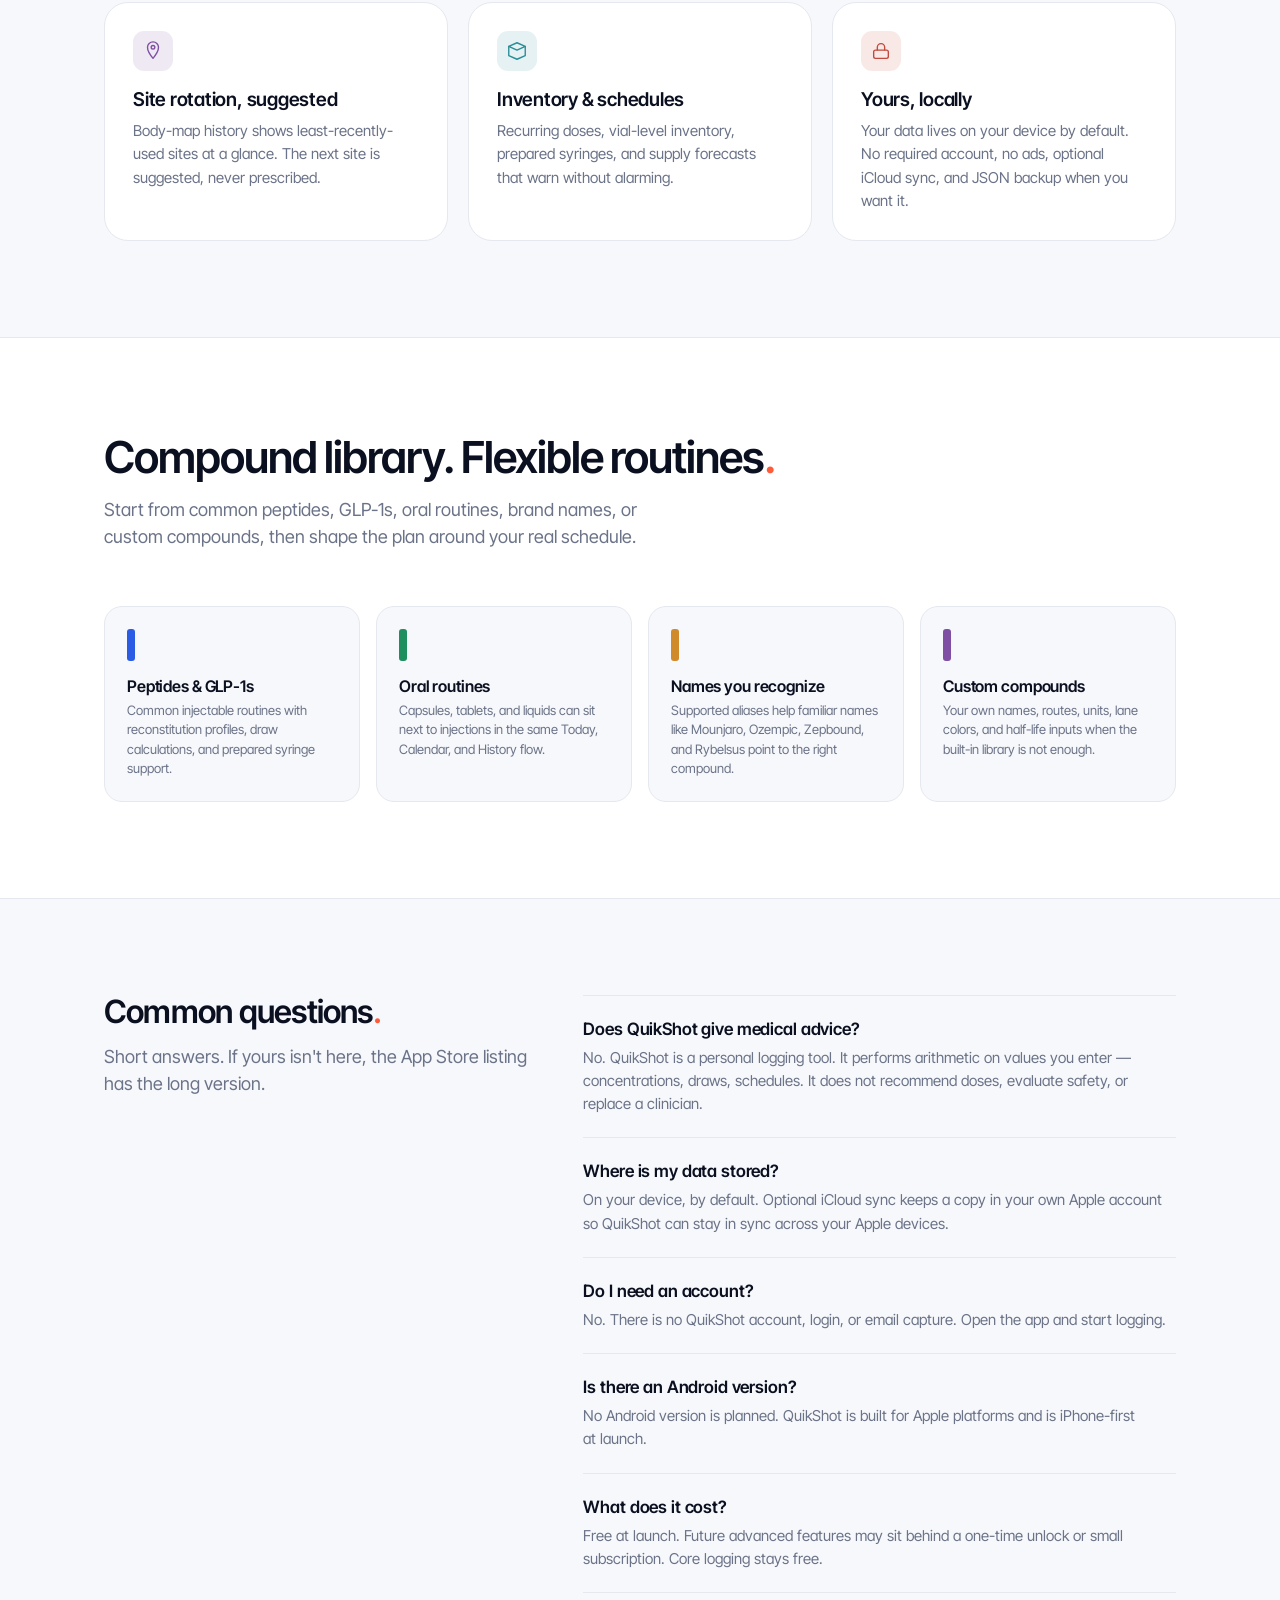
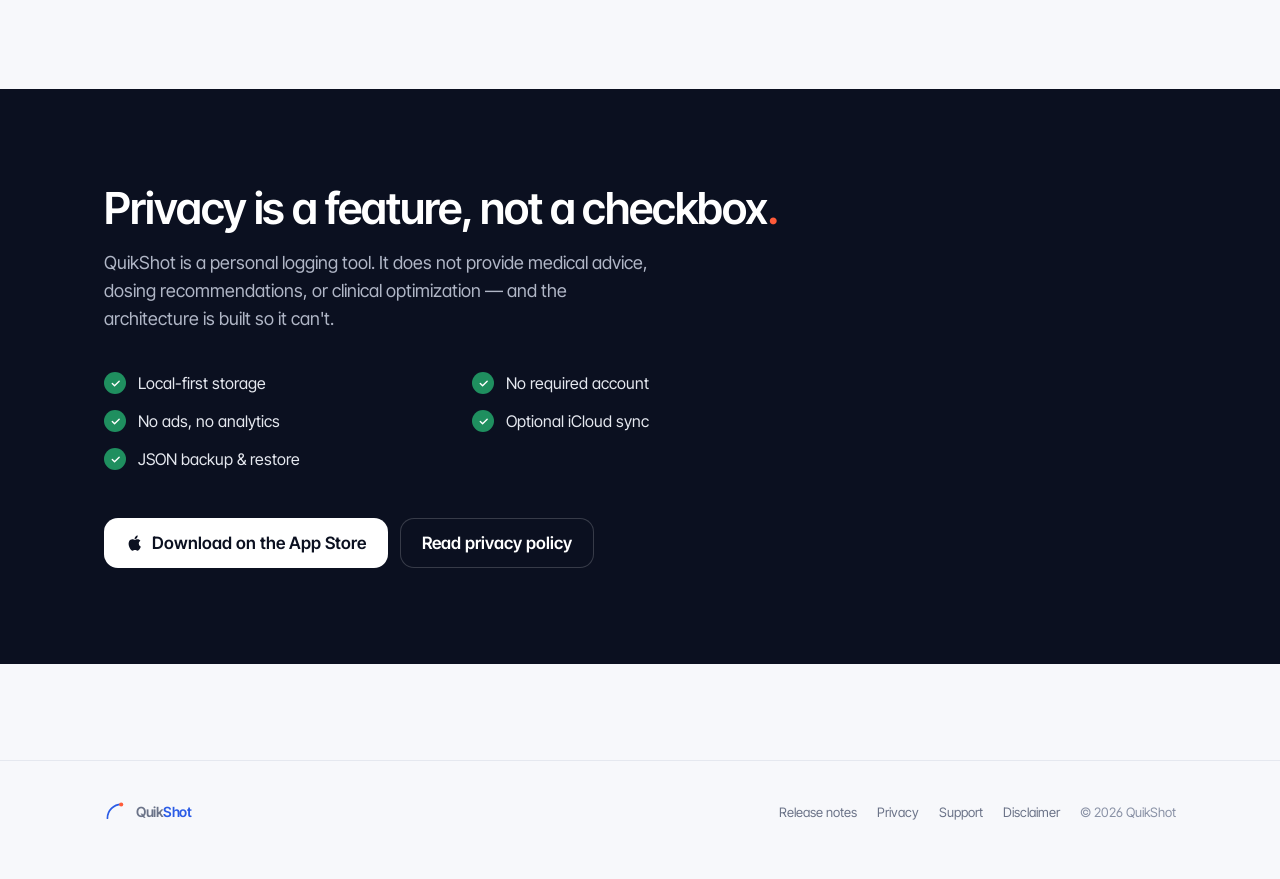
==== commit 2453be53: "Align marketing site for 1.0 launch" ====
--- a/index.html
+++ b/index.html
@@ -4,7 +4,7 @@
 <meta charset="utf-8">
 <meta name="viewport" content="width=device-width, initial-scale=1">
 <title>QuikShot — Track peptides, GLP-1s, and every shot in between.</title>
-<meta name="description" content="QuikShot is a private, Apple-native protocol tracker for peptides, GLP-1s, and custom compounds. Calm, precise, and built for the way you actually run your stack.">
+<meta name="description" content="QuikShot is a private iPhone tracker for peptides, GLP-1s, oral routines, supplies, reminders, and dose history. Local-first, calm, and built for real routines.">
 <link rel="icon" type="image/svg+xml" href="assets/app-icon.svg">
 <link rel="stylesheet" href="styles/tokens.css">
 <link rel="stylesheet" href="styles/site.css">
@@ -16,6 +16,12 @@
     grid-template-columns: 1.15fr 1fr;
     gap: 64px;
     align-items: center;
+  }
+  .hero-kicker {
+    font-size: 13px;
+    font-weight: 700;
+    color: var(--mineral);
+    margin: 0 0 14px;
   }
   .hero h1 {
     font-size: 68px;
@@ -340,11 +346,10 @@
     </a>
     <nav class="site-links">
       <a href="#features">Features</a>
-      <a href="journey.html">Journey</a>
       <a href="privacy.html">Privacy</a>
       <a href="release-notes.html">Release notes</a>
     </nav>
-    <a href="#download" class="nav-cta">Download</a>
+    <a href="https://apps.apple.com/us/app/quikshot/id6765561668" class="nav-cta">Download</a>
   </div>
 </header>
 
@@ -352,14 +357,18 @@
 <div class="container">
   <section class="hero">
     <div>
+      <p class="hero-kicker">Lose the spreadsheet.</p>
       <h1>Track peptides, GLP-1s, and every shot in between<span class="accent-dot">.</span></h1>
-      <p class="lede">A private, Apple-native protocol tracker. Calm, precise, and built for the way you actually run your stack.</p>
+      <p class="lede">Keep schedules, dose history, site rotation, and vial math in one private iPhone app.</p>
       <div class="cta-row">
-        <a href="#download" class="btn btn-primary btn-lg">Download for iPhone</a>
-        <a href="journey.html" class="btn btn-ghost btn-lg">See the user journey</a>
+        <a href="https://apps.apple.com/us/app/quikshot/id6765561668" class="btn btn-primary btn-lg" aria-label="Download QuikShot on the App Store">
+          <svg class="app-store-mark" viewBox="0 0 24 24" aria-hidden="true" fill="currentColor"><path d="M17.05 12.6c-.03-2.5 2.05-3.7 2.15-3.76-1.18-1.72-3-1.96-3.63-1.98-1.53-.16-3.02.92-3.8.92-.8 0-2.01-.9-3.31-.88-1.7.03-3.28 1-4.16 2.54-1.8 3.12-.46 7.7 1.27 10.22.86 1.23 1.86 2.6 3.17 2.55 1.28-.05 1.76-.82 3.3-.82 1.53 0 1.96.82 3.31.79 1.38-.02 2.24-1.24 3.07-2.49.99-1.41 1.39-2.8 1.41-2.87-.03-.01-2.75-1.05-2.78-4.22ZM14.56 5.23c.7-.88 1.18-2.07 1.04-3.27-1.02.04-2.3.7-3.03 1.55-.65.75-1.24 1.99-1.08 3.14 1.15.09 2.34-.57 3.07-1.42Z"/></svg>
+          Download on the App Store
+        </a>
+        <a href="privacy.html" class="btn btn-ghost btn-lg">Read privacy policy</a>
       </div>
       <div class="meta">
-        Free<span class="dot"></span>iPhone<span class="dot"></span>iOS 16+<span class="dot"></span>No account required
+        Free<span class="dot"></span>iPhone<span class="dot"></span>iOS 17+<span class="dot"></span>No account required
       </div>
     </div>
 
@@ -417,10 +426,10 @@
 <!-- ───────── Stats strip ───────── -->
 <section class="strip">
   <div class="container strip-grid">
-    <div class="stat"><div class="num-big">100%</div>Local-first storage</div>
     <div class="stat"><div class="num-big">0</div>Required accounts</div>
     <div class="stat"><div class="num-big">0</div>Ads, ever</div>
-    <div class="stat"><div class="num-big">iOS 16+</div>iPhone-first</div>
+    <div class="stat"><div class="num-big">iCloud</div>Optional sync</div>
+    <div class="stat"><div class="num-big">iOS 17+</div>iPhone-first</div>
   </div>
 </section>
 
@@ -428,18 +437,18 @@
 <section class="features" id="features">
   <div class="container">
     <h2 class="section-title">Built for protocol clarity, not gamification<span class="accent-dot">.</span></h2>
-    <p class="section-lede">QuikShot is the spreadsheet you wish you'd kept — finally given a calm, Apple-native home. Every screen answers a question you actually have.</p>
+    <p class="section-lede">QuikShot turns scattered schedules, dose history, vial math, and site rotation into a simple daily view.</p>
 
     <div class="feature-grid">
       <div class="f-card">
         <div class="ic ic--mineral"><svg width="22" height="22" viewBox="0 0 24 24" fill="none" stroke="currentColor" stroke-width="1.5" stroke-linecap="round" stroke-linejoin="round"><circle cx="12" cy="12" r="9"/><circle cx="12" cy="12" r="3" fill="currentColor"/></svg></div>
-        <h3>Today, not yesterday</h3>
-        <p>One screen answers what's due, what's logged, and where you should inject next. Advanced fields stay tucked away until you need them.</p>
+        <h3>Forget the shot log.</h3>
+        <p>Log taken, skipped, and missed doses in seconds. Today shows what's due, what's logged, and the next suggested site in one place.</p>
       </div>
       <div class="f-card">
         <div class="ic ic--moss"><svg width="22" height="22" viewBox="0 0 24 24" fill="none" stroke="currentColor" stroke-width="1.5" stroke-linecap="round" stroke-linejoin="round"><path d="M9 3h6"/><path d="M10 3v6L4 19a2 2 0 0 0 2 3h12a2 2 0 0 0 2-3l-6-10V3"/><path d="M6.5 14h11"/></svg></div>
-        <h3>Reconstitution math</h3>
-        <p>Save vial amount and BAC water. QuikShot calculates concentration and draw amount from your saved values — no mental arithmetic at the bench.</p>
+        <h3>No more manual math.</h3>
+        <p>Save vial amount, reconstitution volume, and target dose. QuikShot calculates concentration and draw amount from the values you enter.</p>
       </div>
       <div class="f-card">
         <div class="ic ic--ochre"><svg width="22" height="22" viewBox="0 0 24 24" fill="none" stroke="currentColor" stroke-width="1.5" stroke-linecap="round" stroke-linejoin="round"><path d="M3 13c2 0 3-6 5-6s2 12 4 12 3-9 5-9 2 4 4 4"/></svg></div>
@@ -454,12 +463,12 @@
       <div class="f-card">
         <div class="ic ic--teal"><svg width="22" height="22" viewBox="0 0 24 24" fill="none" stroke="currentColor" stroke-width="1.5" stroke-linecap="round" stroke-linejoin="round"><path d="M3 7l9-4 9 4-9 4-9-4z"/><path d="M3 7v10l9 4 9-4V7"/></svg></div>
         <h3>Inventory & schedules</h3>
-        <p>Recurring doses, vial-level inventory, and overdue states that warn without alarming.</p>
+        <p>Recurring doses, vial-level inventory, prepared syringes, and supply forecasts that warn without alarming.</p>
       </div>
       <div class="f-card">
         <div class="ic ic--clay"><svg width="22" height="22" viewBox="0 0 24 24" fill="none" stroke="currentColor" stroke-width="1.5" stroke-linecap="round" stroke-linejoin="round"><rect x="4" y="11" width="16" height="9" rx="2"/><path d="M8 11V8a4 4 0 0 1 8 0v3"/></svg></div>
         <h3>Yours, locally</h3>
-        <p>Your data lives on your device. No required account. No ads. No analytics. Optional iCloud sync, when you want it.</p>
+        <p>Your data lives on your device by default. No required account, no ads, optional iCloud sync, and JSON backup when you want it.</p>
       </div>
     </div>
   </div>
@@ -468,29 +477,29 @@
 <!-- ───────── Lanes ───────── -->
 <section class="lanes">
   <div class="container">
-    <h2 class="section-title">Four lanes. One calm home<span class="accent-dot">.</span></h2>
-    <p class="section-lede">Whether you're on a single weekly GLP-1 or running six concurrent peptides, the same app meets you where you are.</p>
+    <h2 class="section-title">Compound library. Flexible routines<span class="accent-dot">.</span></h2>
+    <p class="section-lede">Start from common peptides, GLP-1s, oral routines, brand names, or custom compounds, then shape the plan around your real schedule.</p>
 
     <div class="lane-grid">
       <div class="lane-card">
         <div class="swatch" style="background: var(--lane-mineral)"></div>
-        <h4>Peptides</h4>
-        <p>BPC-157, TB-500, ipamorelin, and friends — with reconstitution profiles saved per vial.</p>
+        <h4>Peptides & GLP-1s</h4>
+        <p>Common injectable routines with reconstitution profiles, draw calculations, and prepared syringe support.</p>
       </div>
       <div class="lane-card">
         <div class="swatch" style="background: var(--lane-moss)"></div>
-        <h4>GLP-1s</h4>
-        <p>Semaglutide and tirzepatide titration with simple, recurring weekly schedules.</p>
+        <h4>Oral routines</h4>
+        <p>Capsules, tablets, and liquids can sit next to injections in the same Today, Calendar, and History flow.</p>
       </div>
       <div class="lane-card">
         <div class="swatch" style="background: var(--lane-ochre)"></div>
-        <h4>Oral compounds</h4>
-        <p>Metformin, NAD+ precursors, anything else you take by mouth on a recurring cadence.</p>
+        <h4>Names you recognize</h4>
+        <p>Supported aliases help familiar names like Mounjaro, Ozempic, Zepbound, and Rybelsus point to the right compound.</p>
       </div>
       <div class="lane-card">
         <div class="swatch" style="background: var(--lane-plum)"></div>
-        <h4>Custom</h4>
-        <p>Your own compounds with your own parameters. QuikShot does arithmetic, not recommendations.</p>
+        <h4>Custom compounds</h4>
+        <p>Your own names, routes, units, lane colors, and half-life inputs when the built-in library is not enough.</p>
       </div>
     </div>
   </div>
@@ -511,7 +520,7 @@
         </div>
         <div class="faq-item">
           <h4>Where is my data stored?</h4>
-          <p>On your device, by default. Optional iCloud sync mirrors across your own Apple devices. Nothing leaves the Apple ecosystem.</p>
+          <p>On your device, by default. Optional iCloud sync keeps a copy in your own Apple account so QuikShot can stay in sync across your Apple devices.</p>
         </div>
         <div class="faq-item">
           <h4>Do I need an account?</h4>
@@ -519,7 +528,7 @@
         </div>
         <div class="faq-item">
           <h4>Is there an Android version?</h4>
-          <p>Not planned. QuikShot is built natively on Apple platforms — iPhone first, with iPad and Watch following.</p>
+          <p>No Android version is planned. QuikShot is built for Apple platforms and is iPhone-first at launch.</p>
         </div>
         <div class="faq-item">
           <h4>What does it cost?</h4>
@@ -540,11 +549,15 @@
       <li><span class="check"><svg width="11" height="11" viewBox="0 0 24 24" fill="none" stroke="white" stroke-width="3" stroke-linecap="round" stroke-linejoin="round"><path d="M5 12l5 5L20 7"/></svg></span>Local-first storage</li>
       <li><span class="check"><svg width="11" height="11" viewBox="0 0 24 24" fill="none" stroke="white" stroke-width="3" stroke-linecap="round" stroke-linejoin="round"><path d="M5 12l5 5L20 7"/></svg></span>No required account</li>
       <li><span class="check"><svg width="11" height="11" viewBox="0 0 24 24" fill="none" stroke="white" stroke-width="3" stroke-linecap="round" stroke-linejoin="round"><path d="M5 12l5 5L20 7"/></svg></span>No ads, no analytics</li>
-      <li><span class="check"><svg width="11" height="11" viewBox="0 0 24 24" fill="none" stroke="white" stroke-width="3" stroke-linecap="round" stroke-linejoin="round"><path d="M5 12l5 5L20 7"/></svg></span>No third-party SDKs</li>
+      <li><span class="check"><svg width="11" height="11" viewBox="0 0 24 24" fill="none" stroke="white" stroke-width="3" stroke-linecap="round" stroke-linejoin="round"><path d="M5 12l5 5L20 7"/></svg></span>Optional iCloud sync</li>
+      <li><span class="check"><svg width="11" height="11" viewBox="0 0 24 24" fill="none" stroke="white" stroke-width="3" stroke-linecap="round" stroke-linejoin="round"><path d="M5 12l5 5L20 7"/></svg></span>JSON backup & restore</li>
     </ul>
 
     <div class="footer-cta" id="download">
-      <a href="#" class="btn btn-lg btn-ink-on-dark">Download for iPhone</a>
+      <a href="https://apps.apple.com/us/app/quikshot/id6765561668" class="btn btn-lg btn-ink-on-dark" aria-label="Download QuikShot on the App Store">
+        <svg class="app-store-mark" viewBox="0 0 24 24" aria-hidden="true" fill="currentColor"><path d="M17.05 12.6c-.03-2.5 2.05-3.7 2.15-3.76-1.18-1.72-3-1.96-3.63-1.98-1.53-.16-3.02.92-3.8.92-.8 0-2.01-.9-3.31-.88-1.7.03-3.28 1-4.16 2.54-1.8 3.12-.46 7.7 1.27 10.22.86 1.23 1.86 2.6 3.17 2.55 1.28-.05 1.76-.82 3.3-.82 1.53 0 1.96.82 3.31.79 1.38-.02 2.24-1.24 3.07-2.49.99-1.41 1.39-2.8 1.41-2.87-.03-.01-2.75-1.05-2.78-4.22ZM14.56 5.23c.7-.88 1.18-2.07 1.04-3.27-1.02.04-2.3.7-3.03 1.55-.65.75-1.24 1.99-1.08 3.14 1.15.09 2.34-.57 3.07-1.42Z"/></svg>
+        Download on the App Store
+      </a>
       <a href="privacy.html" class="btn btn-lg btn-ghost-on-dark">Read privacy policy</a>
     </div>
   </div>
@@ -558,7 +571,6 @@
       <span>Quik<span class="brand-accent">Shot</span></span>
     </div>
     <div class="foot-links">
-      <a href="journey.html">Journey</a>
       <a href="release-notes.html">Release notes</a>
       <a href="privacy.html">Privacy</a>
       <a href="support.html">Support</a>
--- a/styles/site.css
+++ b/styles/site.css
@@ -84,6 +84,12 @@
 .btn-ink:hover { background: var(--fg-secondary); }
 .btn-ghost { background: transparent; color: var(--fg); }
 .btn-ghost:hover { background: var(--bg-tinted); }
+.app-store-mark {
+  width: 18px;
+  height: 18px;
+  display: inline-block;
+  flex: 0 0 auto;
+}
 
 /* ───────── Footer ───────── */
 .site-foot {
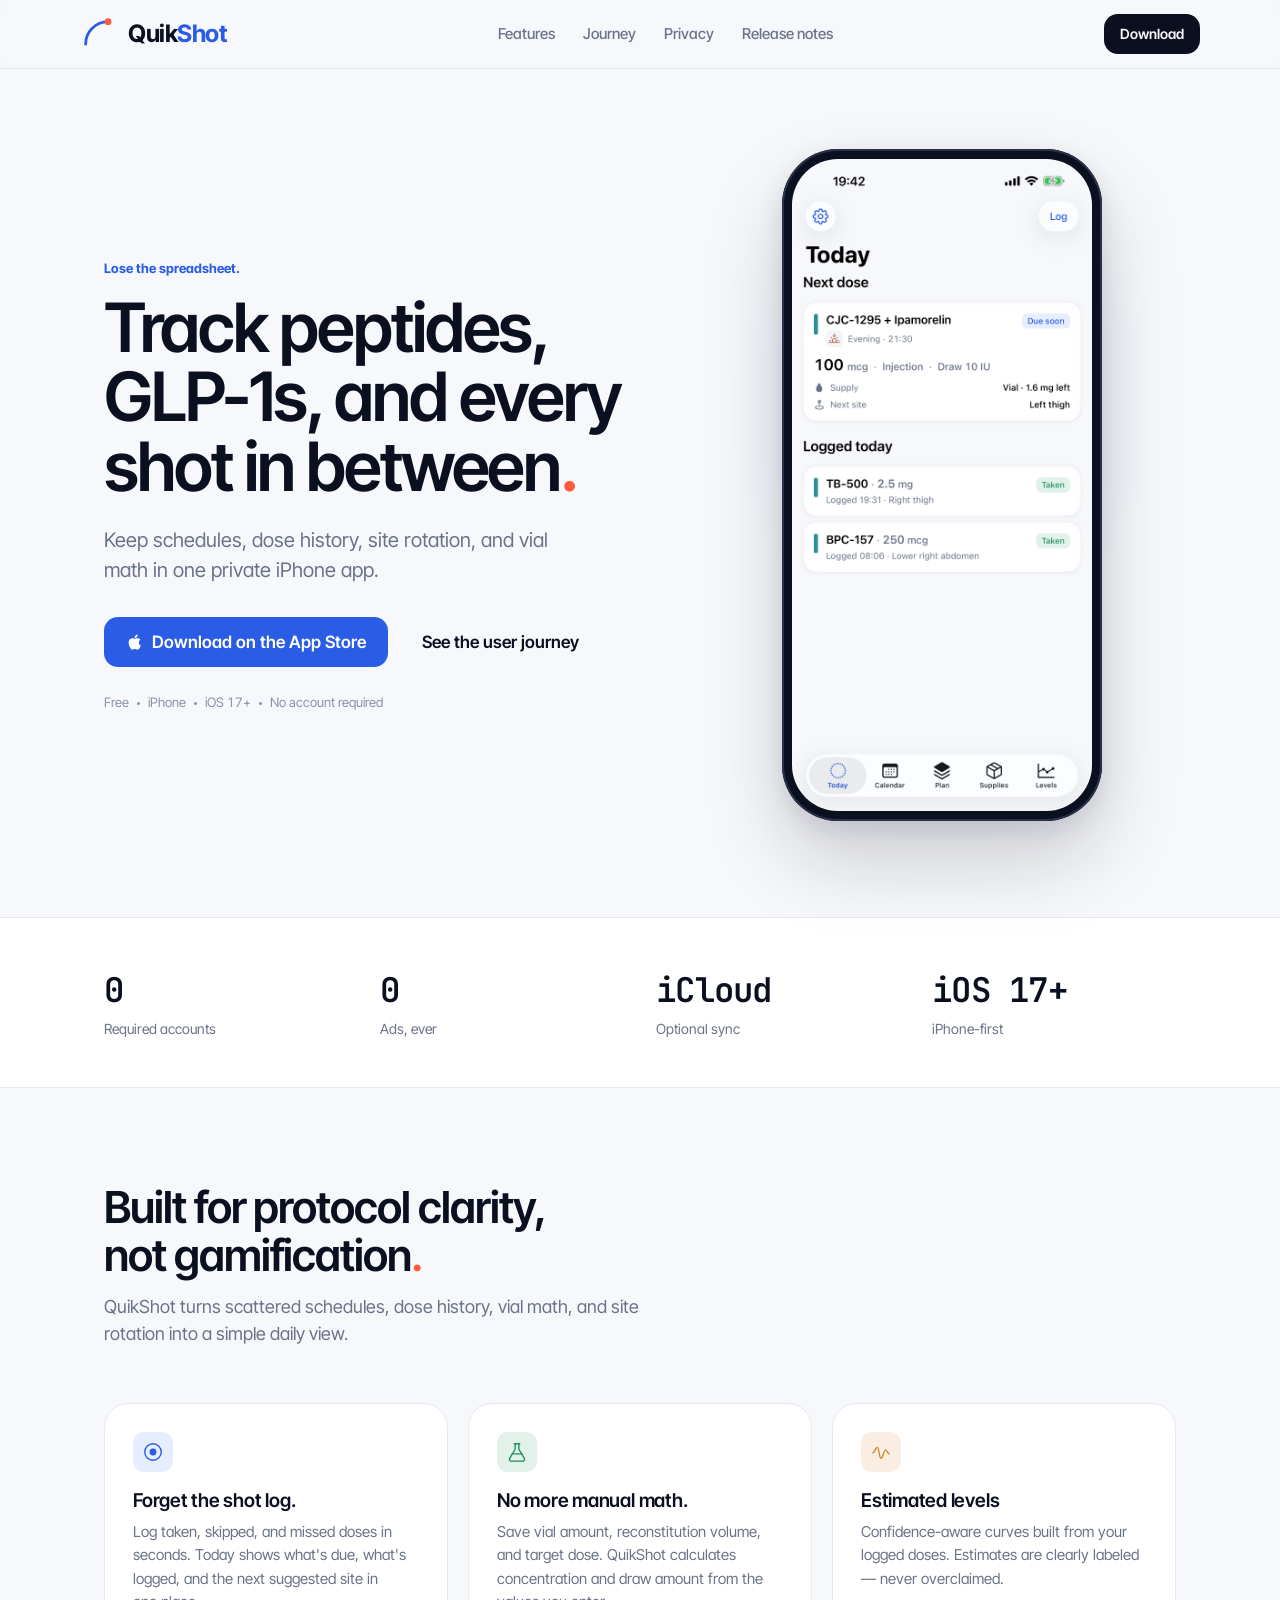
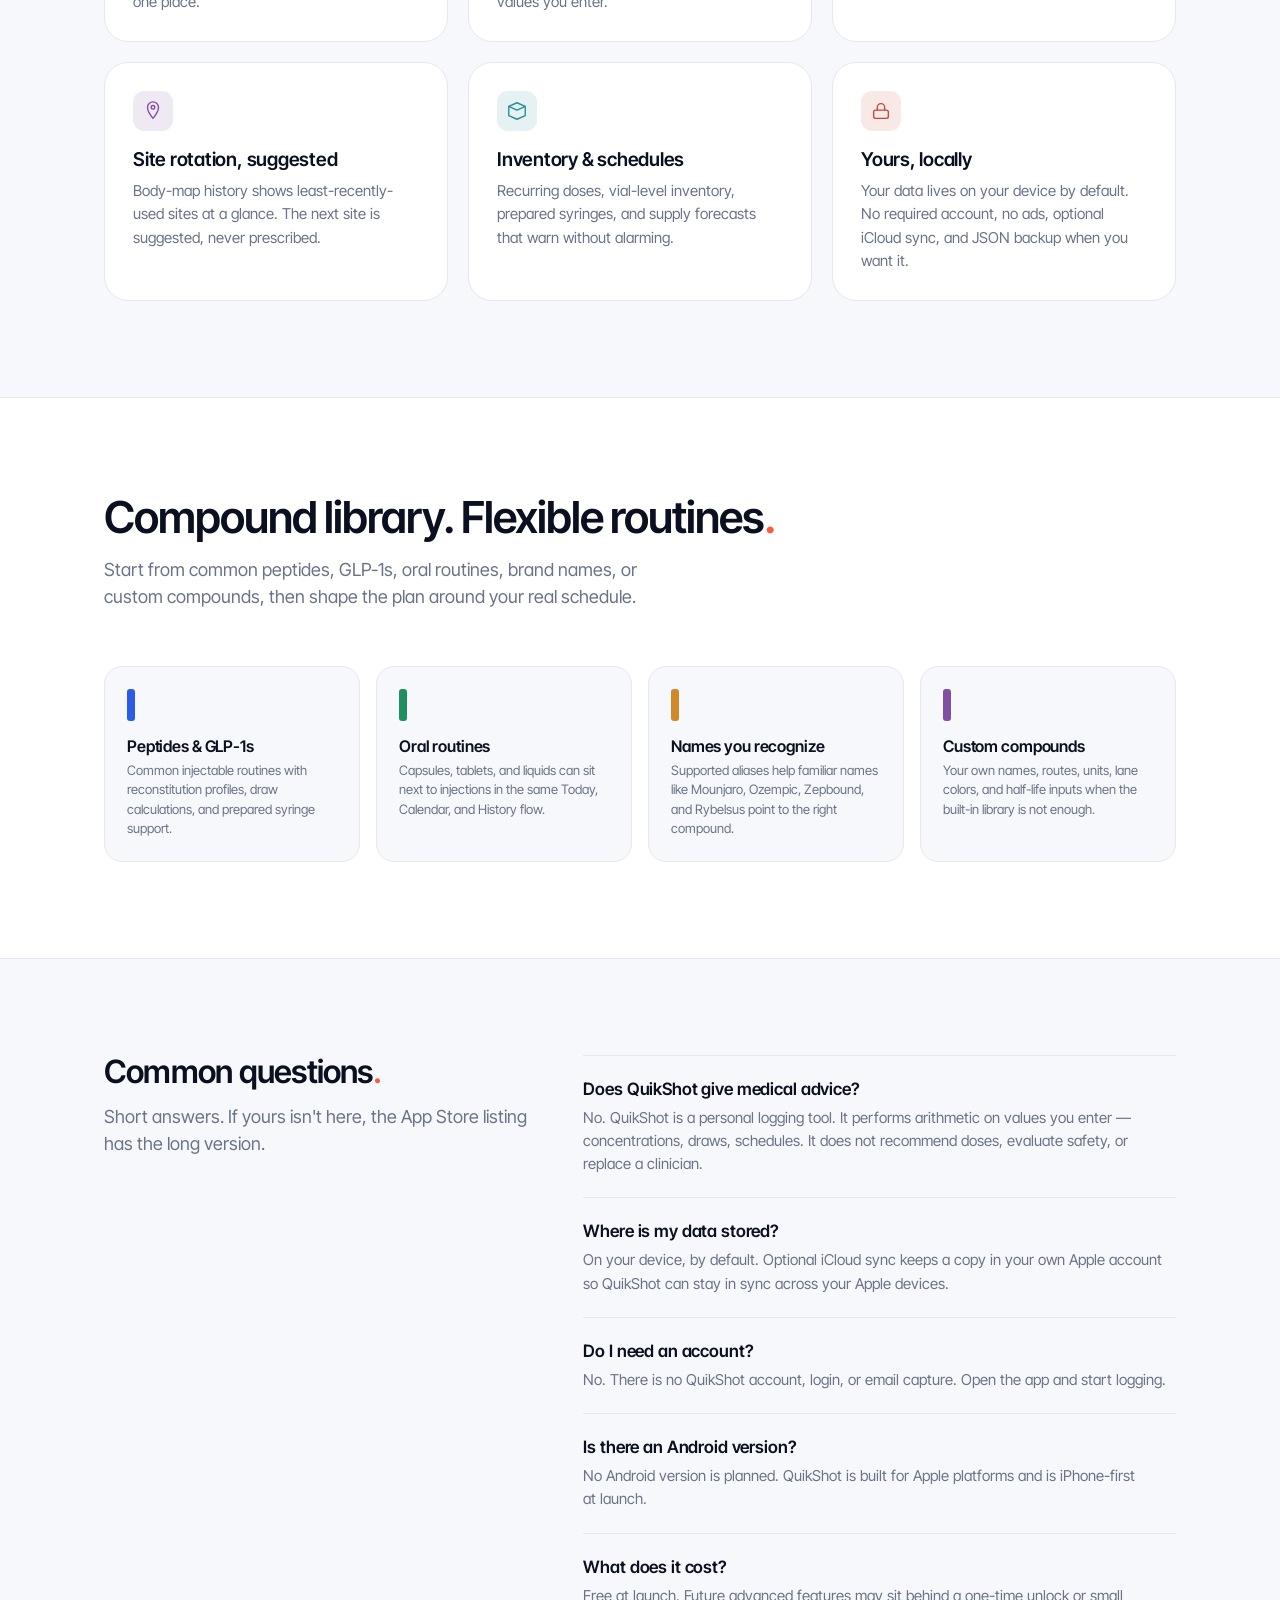
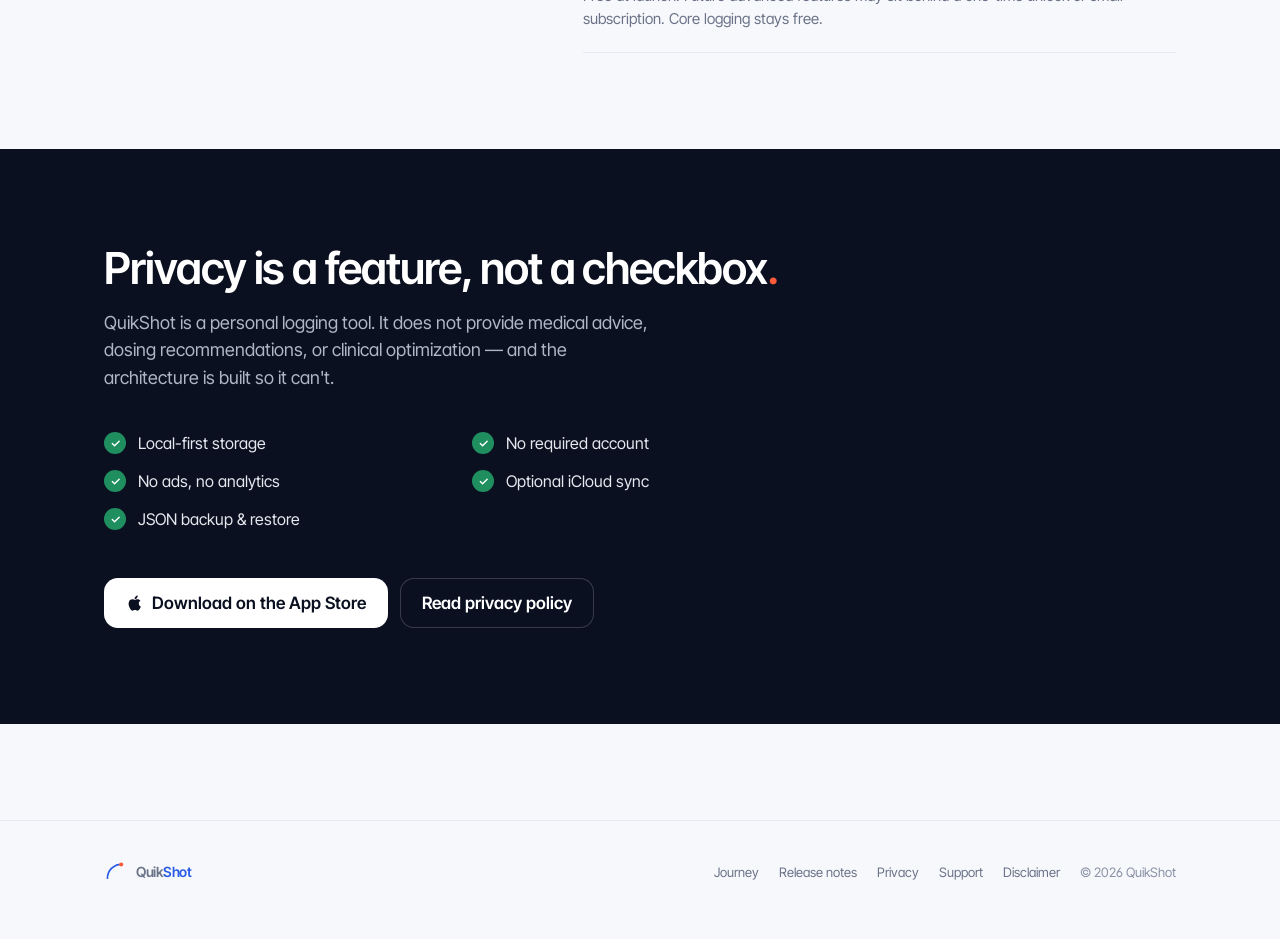
==== commit 230f57a8: "Fix marketing homepage screenshot and mobile nav" ====
--- a/index.html
+++ b/index.html
@@ -59,27 +59,23 @@
   }
   .device {
     position: relative; z-index: 1;
-    width: 300px; height: 612px;
+    width: 320px;
+    max-width: min(100%, 340px);
     background: var(--ink);
     border-radius: 56px;
-    padding: 14px;
+    padding: 10px;
     box-shadow:
       0 40px 80px rgba(11,16,32,.18),
       0 8px 24px rgba(11,16,32,.10),
       inset 0 0 0 2px #2A3148;
   }
-  .device .screen {
-    width: 100%; height: 100%;
-    background: var(--bg);
-    border-radius: 44px;
-    padding: 44px 14px 14px;
-    overflow: hidden;
-    position: relative;
-  }
-  .device .notch {
-    position: absolute; top: 22px; left: 50%; transform: translateX(-50%);
-    width: 96px; height: 28px; background: var(--ink); border-radius: 16px;
-  }
+  .device-screenshot {
+    display: block;
+    width: 100%;
+    height: auto;
+    border-radius: 46px;
+  }
+  .device picture { display: block; }
   .today-card {
     background: var(--bg-elevated);
     border-radius: 20px;
@@ -325,6 +321,7 @@
     .hero { grid-template-columns: 1fr; gap: 48px; padding: 56px 0 64px; }
     .hero h1 { font-size: 44px; }
     .hero .device-stage { order: -1; }
+    .device { width: min(300px, 82vw); }
     .strip-grid { grid-template-columns: repeat(2, 1fr); gap: 24px; }
     .feature-grid { grid-template-columns: 1fr; }
     .lane-grid { grid-template-columns: repeat(2, 1fr); }
@@ -346,6 +343,7 @@
     </a>
     <nav class="site-links">
       <a href="#features">Features</a>
+      <a href="journey.html">Journey</a>
       <a href="privacy.html">Privacy</a>
       <a href="release-notes.html">Release notes</a>
     </nav>
@@ -365,7 +363,7 @@
           <svg class="app-store-mark" viewBox="0 0 24 24" aria-hidden="true" fill="currentColor"><path d="M17.05 12.6c-.03-2.5 2.05-3.7 2.15-3.76-1.18-1.72-3-1.96-3.63-1.98-1.53-.16-3.02.92-3.8.92-.8 0-2.01-.9-3.31-.88-1.7.03-3.28 1-4.16 2.54-1.8 3.12-.46 7.7 1.27 10.22.86 1.23 1.86 2.6 3.17 2.55 1.28-.05 1.76-.82 3.3-.82 1.53 0 1.96.82 3.31.79 1.38-.02 2.24-1.24 3.07-2.49.99-1.41 1.39-2.8 1.41-2.87-.03-.01-2.75-1.05-2.78-4.22ZM14.56 5.23c.7-.88 1.18-2.07 1.04-3.27-1.02.04-2.3.7-3.03 1.55-.65.75-1.24 1.99-1.08 3.14 1.15.09 2.34-.57 3.07-1.42Z"/></svg>
           Download on the App Store
         </a>
-        <a href="privacy.html" class="btn btn-ghost btn-lg">Read privacy policy</a>
+        <a href="journey.html" class="btn btn-ghost btn-lg">See the user journey</a>
       </div>
       <div class="meta">
         Free<span class="dot"></span>iPhone<span class="dot"></span>iOS 17+<span class="dot"></span>No account required
@@ -374,50 +372,10 @@
 
     <div class="device-stage">
       <div class="device">
-        <div class="screen">
-          <div class="notch"></div>
-
-          <div class="today-card">
-            <div class="eyebrow">Next dose</div>
-            <div class="num-row">
-              <span class="num-big">0.25</span>
-              <span class="unit">mg</span>
-            </div>
-            <div class="compound">Semaglutide</div>
-            <div class="due">Due today at 8:00 PM.</div>
-            <div class="actions">
-              <button class="log">Log dose</button>
-              <button class="skip">Skip</button>
-            </div>
-          </div>
-
-          <div class="dose-row">
-            <span class="lane" style="background: var(--lane-moss)"></span>
-            <div class="body">
-              <div class="title">BPC-157 250 µg</div>
-              <div class="sub">Logged 8:04 AM</div>
-            </div>
-            <span class="badge badge-taken">Taken</span>
-          </div>
-
-          <div class="dose-row">
-            <span class="lane" style="background: var(--lane-ochre)"></span>
-            <div class="body">
-              <div class="title">Metformin 500 mg</div>
-              <div class="sub">Skipped today</div>
-            </div>
-            <span class="badge badge-skip">Skip</span>
-          </div>
-
-          <div class="dose-row">
-            <span class="lane" style="background: var(--lane-teal)"></span>
-            <div class="body">
-              <div class="title">Tirzepatide 5 mg</div>
-              <div class="sub">Due Sat at 9:00 AM</div>
-            </div>
-            <span class="badge badge-due">Due</span>
-          </div>
-        </div>
+        <picture>
+          <source srcset="assets/screenshots/today-dashboard-dark-iphone-17-pro-max.png" media="(prefers-color-scheme: dark)">
+          <img class="device-screenshot" src="assets/screenshots/today-dashboard-light-iphone-17-pro-max.png" width="1320" height="2868" alt="QuikShot Today view showing upcoming doses, supply context, and logged history">
+        </picture>
       </div>
     </div>
   </section>
@@ -571,6 +529,7 @@
       <span>Quik<span class="brand-accent">Shot</span></span>
     </div>
     <div class="foot-links">
+      <a href="journey.html">Journey</a>
       <a href="release-notes.html">Release notes</a>
       <a href="privacy.html">Privacy</a>
       <a href="support.html">Support</a>
--- a/styles/site.css
+++ b/styles/site.css
@@ -32,6 +32,7 @@
 .site-nav-inner {
   display: flex; align-items: center; justify-content: space-between;
   padding: 14px 0;
+  gap: 18px;
 }
 .site-brand {
   display: flex; align-items: center; gap: 12px;
@@ -183,6 +184,18 @@
 /* ───────── Responsive ───────── */
 @media (max-width: 720px) {
   .page-header h1 { font-size: 38px; }
-  .site-links { display: none; }
+  .site-nav-inner {
+    flex-wrap: wrap;
+    gap: 10px 0;
+  }
+  .site-links {
+    order: 3;
+    flex: 0 0 100%;
+    justify-content: center;
+    flex-wrap: wrap;
+    gap: 16px;
+    font-size: 13px;
+  }
+  .nav-cta { display: none; }
   section { padding: 48px 0; }
 }
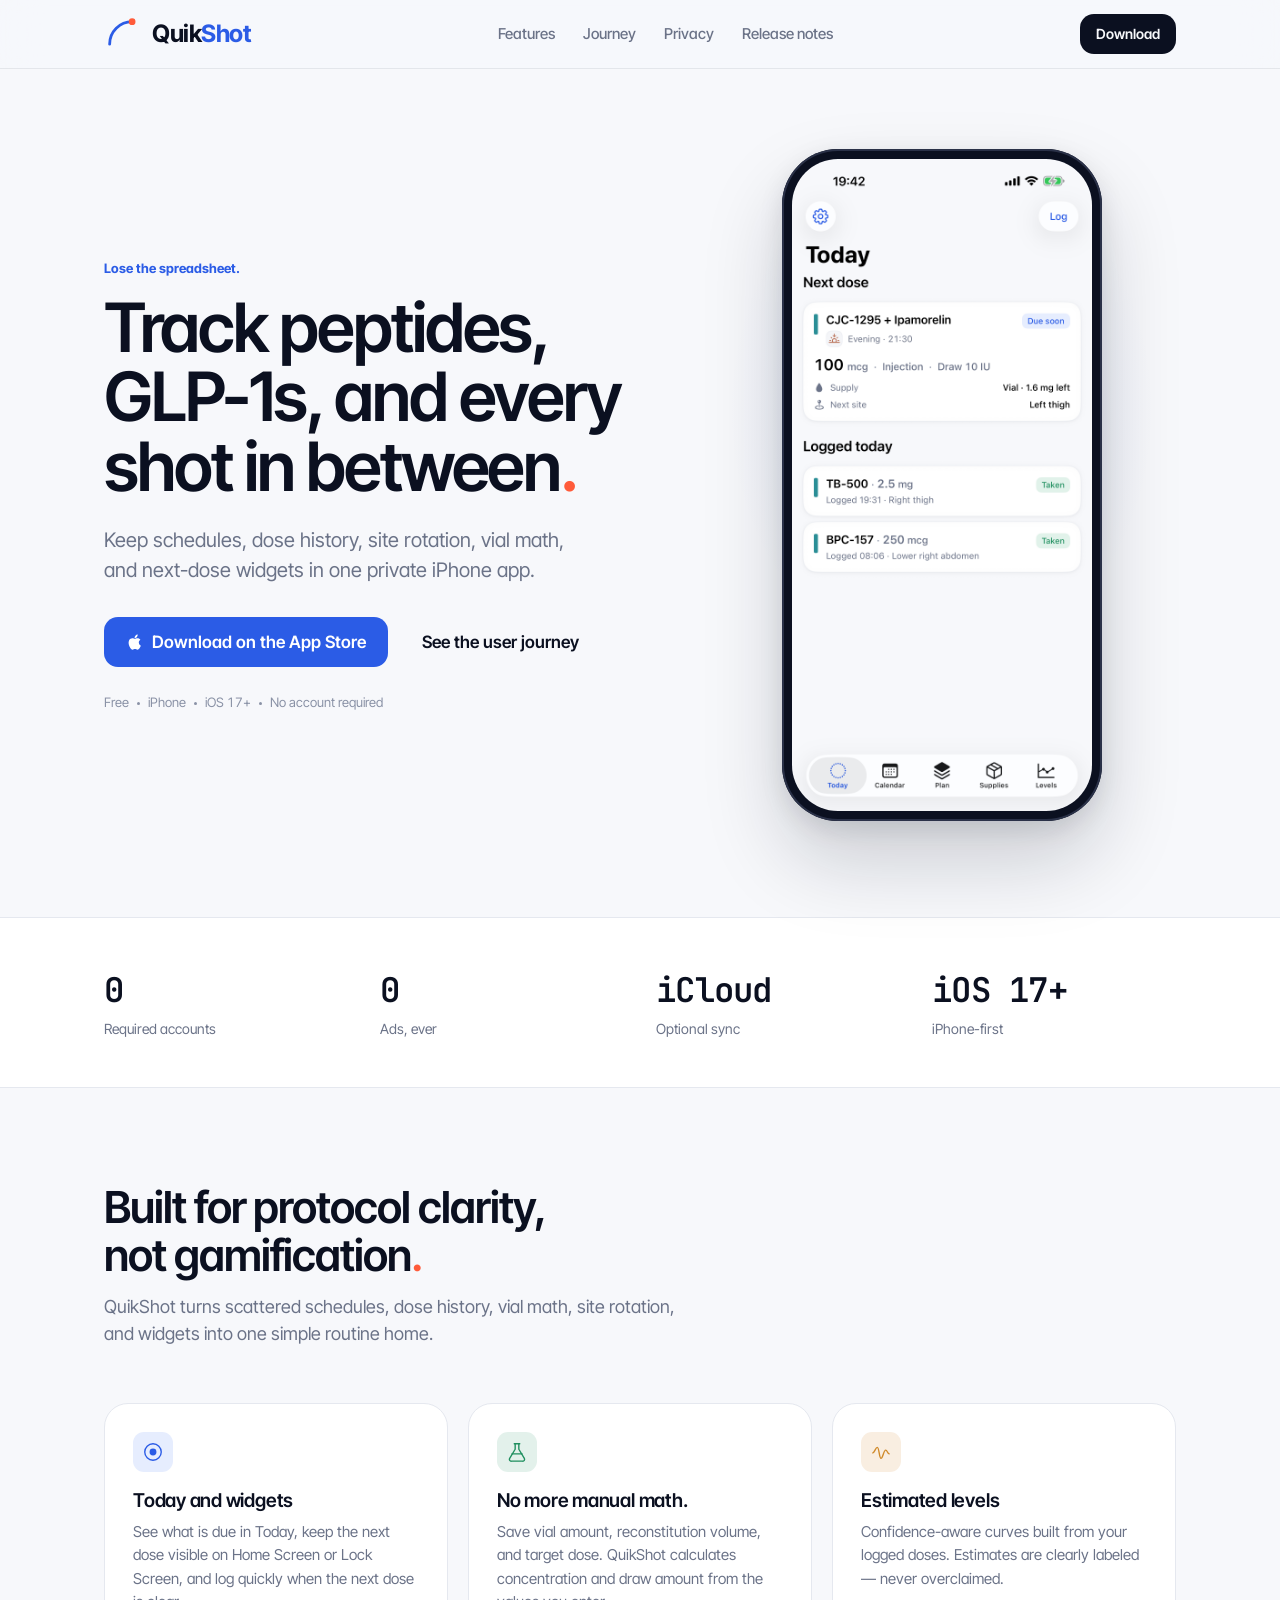
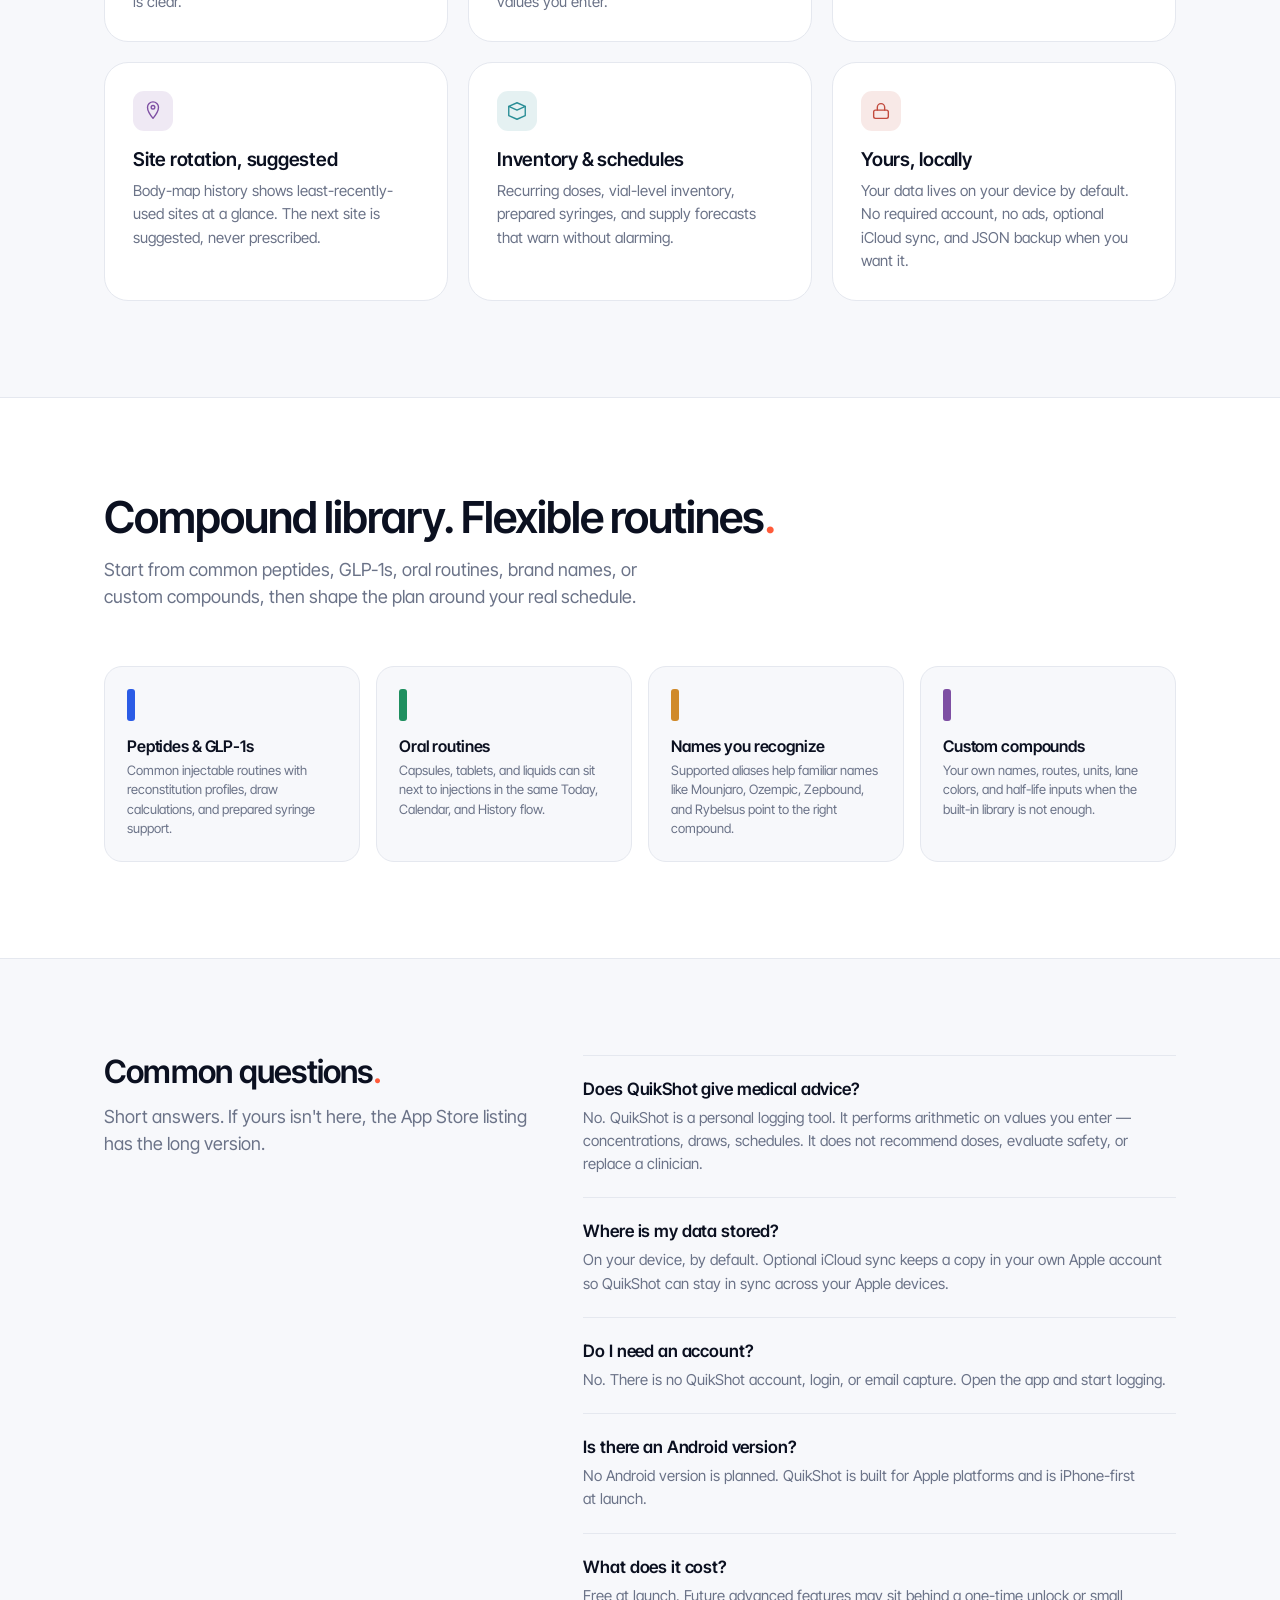
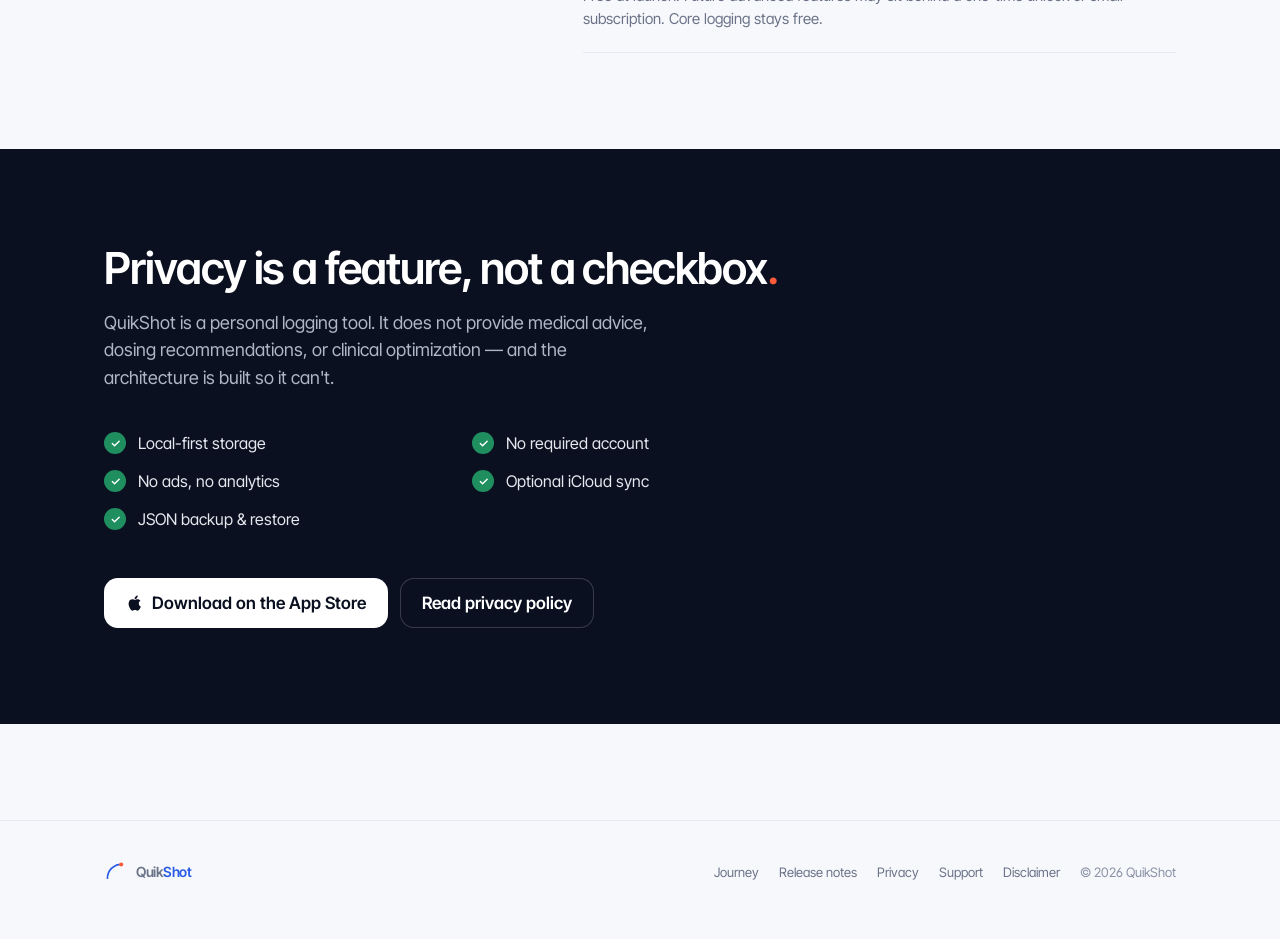
==== commit 11941920: "Update QuikShot 1.1 release marketing" ====
--- a/index.html
+++ b/index.html
@@ -4,7 +4,7 @@
 <meta charset="utf-8">
 <meta name="viewport" content="width=device-width, initial-scale=1">
 <title>QuikShot — Track peptides, GLP-1s, and every shot in between.</title>
-<meta name="description" content="QuikShot is a private iPhone tracker for peptides, GLP-1s, oral routines, supplies, reminders, and dose history. Local-first, calm, and built for real routines.">
+<meta name="description" content="QuikShot is a private iPhone tracker for peptides, GLP-1s, oral routines, supplies, reminders, dose history, and next-dose widgets. Local-first, calm, and built for real routines.">
 <link rel="icon" type="image/svg+xml" href="assets/app-icon.svg">
 <link rel="stylesheet" href="styles/tokens.css">
 <link rel="stylesheet" href="styles/site.css">
@@ -357,7 +357,7 @@
     <div>
       <p class="hero-kicker">Lose the spreadsheet.</p>
       <h1>Track peptides, GLP-1s, and every shot in between<span class="accent-dot">.</span></h1>
-      <p class="lede">Keep schedules, dose history, site rotation, and vial math in one private iPhone app.</p>
+      <p class="lede">Keep schedules, dose history, site rotation, vial math, and next-dose widgets in one private iPhone app.</p>
       <div class="cta-row">
         <a href="https://apps.apple.com/us/app/quikshot/id6765561668" class="btn btn-primary btn-lg" aria-label="Download QuikShot on the App Store">
           <svg class="app-store-mark" viewBox="0 0 24 24" aria-hidden="true" fill="currentColor"><path d="M17.05 12.6c-.03-2.5 2.05-3.7 2.15-3.76-1.18-1.72-3-1.96-3.63-1.98-1.53-.16-3.02.92-3.8.92-.8 0-2.01-.9-3.31-.88-1.7.03-3.28 1-4.16 2.54-1.8 3.12-.46 7.7 1.27 10.22.86 1.23 1.86 2.6 3.17 2.55 1.28-.05 1.76-.82 3.3-.82 1.53 0 1.96.82 3.31.79 1.38-.02 2.24-1.24 3.07-2.49.99-1.41 1.39-2.8 1.41-2.87-.03-.01-2.75-1.05-2.78-4.22ZM14.56 5.23c.7-.88 1.18-2.07 1.04-3.27-1.02.04-2.3.7-3.03 1.55-.65.75-1.24 1.99-1.08 3.14 1.15.09 2.34-.57 3.07-1.42Z"/></svg>
@@ -395,13 +395,13 @@
 <section class="features" id="features">
   <div class="container">
     <h2 class="section-title">Built for protocol clarity, not gamification<span class="accent-dot">.</span></h2>
-    <p class="section-lede">QuikShot turns scattered schedules, dose history, vial math, and site rotation into a simple daily view.</p>
+    <p class="section-lede">QuikShot turns scattered schedules, dose history, vial math, site rotation, and widgets into one simple routine home.</p>
 
     <div class="feature-grid">
       <div class="f-card">
         <div class="ic ic--mineral"><svg width="22" height="22" viewBox="0 0 24 24" fill="none" stroke="currentColor" stroke-width="1.5" stroke-linecap="round" stroke-linejoin="round"><circle cx="12" cy="12" r="9"/><circle cx="12" cy="12" r="3" fill="currentColor"/></svg></div>
-        <h3>Forget the shot log.</h3>
-        <p>Log taken, skipped, and missed doses in seconds. Today shows what's due, what's logged, and the next suggested site in one place.</p>
+        <h3>Today and widgets</h3>
+        <p>See what is due in Today, keep the next dose visible on Home Screen or Lock Screen, and log quickly when the next dose is clear.</p>
       </div>
       <div class="f-card">
         <div class="ic ic--moss"><svg width="22" height="22" viewBox="0 0 24 24" fill="none" stroke="currentColor" stroke-width="1.5" stroke-linecap="round" stroke-linejoin="round"><path d="M9 3h6"/><path d="M10 3v6L4 19a2 2 0 0 0 2 3h12a2 2 0 0 0 2-3l-6-10V3"/><path d="M6.5 14h11"/></svg></div>
--- a/styles/site.css
+++ b/styles/site.css
@@ -31,7 +31,7 @@
 }
 .site-nav-inner {
   display: flex; align-items: center; justify-content: space-between;
-  padding: 14px 0;
+  padding: 14px 24px;
   gap: 18px;
 }
 .site-brand {
@@ -63,6 +63,7 @@
   border: 0; cursor: pointer;
   background: var(--fg); color: var(--bg);
   transition: background var(--dur-1) var(--ease);
+  display: inline-flex; align-items: center; justify-content: center;
 }
 .nav-cta:hover { background: var(--fg-secondary); }
 
@@ -106,7 +107,7 @@
 }
 .site-foot a { color: var(--fg-secondary); }
 .site-foot a:hover { color: var(--fg); }
-.foot-links { display: flex; gap: 20px; }
+.foot-links { display: flex; flex-wrap: wrap; gap: 14px 20px; }
 
 /* ───────── Page header (release notes / privacy) ───────── */
 .page-header {
@@ -193,9 +194,27 @@
     flex: 0 0 100%;
     justify-content: center;
     flex-wrap: wrap;
-    gap: 16px;
+    gap: 14px;
     font-size: 13px;
+    min-width: 0;
   }
-  .nav-cta { display: none; }
+  .nav-cta {
+    display: inline-flex;
+    padding: 7px 12px;
+    border-radius: 12px;
+    font-size: 13px;
+    line-height: 1;
+    white-space: nowrap;
+  }
+  .site-foot-inner { justify-content: flex-start; }
+  .foot-links { gap: 12px 16px; }
   section { padding: 48px 0; }
 }
+
+@media (max-width: 360px) {
+  .container,
+  .container-narrow { padding: 0 20px; }
+  .site-nav-inner { padding: 14px 20px; }
+  .site-brand { font-size: 22px; gap: 10px; }
+  .site-links { gap: 12px; font-size: 12px; }
+}
